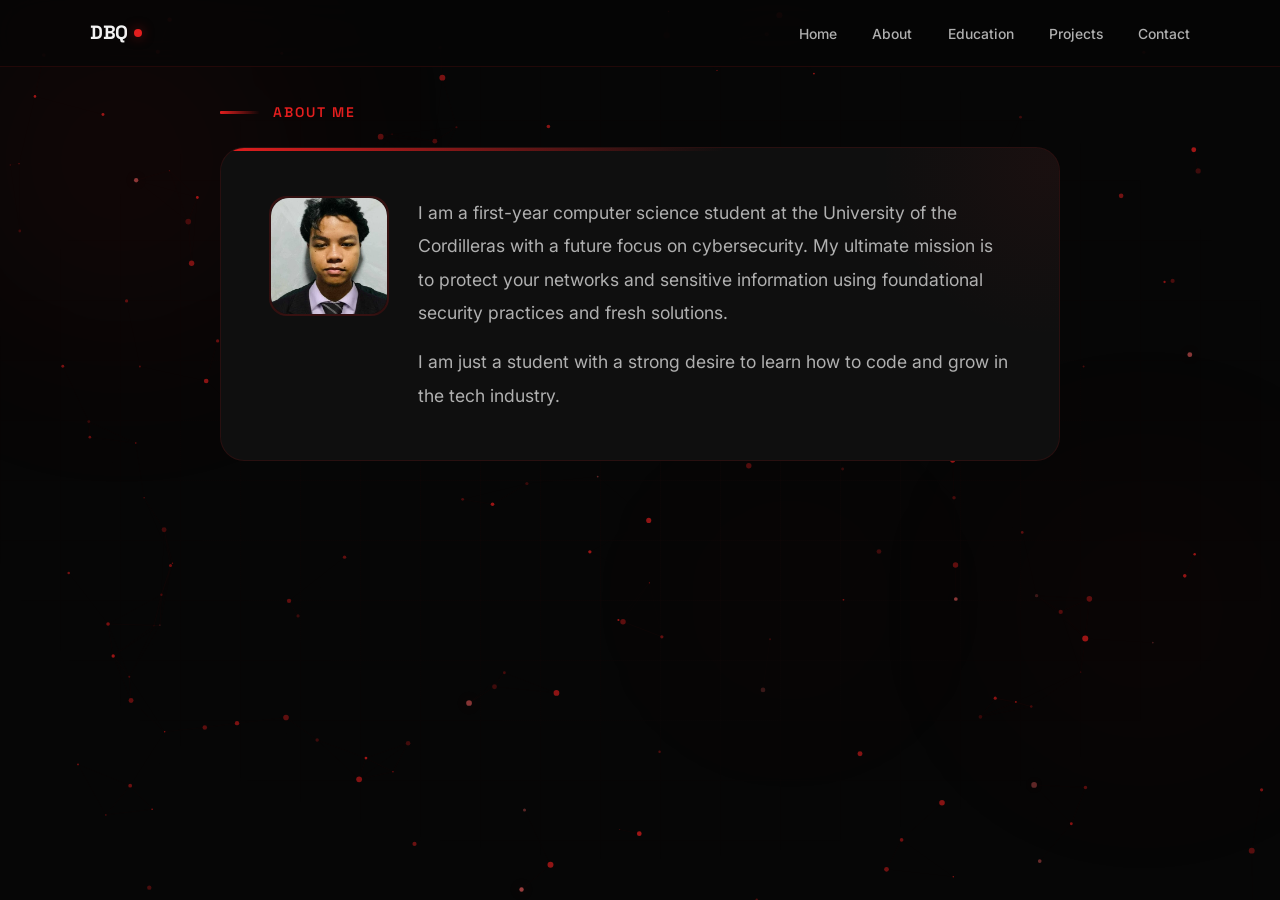
==== about.html @ cf5004a8 "Add files via upload" ====
<!DOCTYPE html>
<html lang="en">
<head>
    <meta charset="UTF-8">
    <meta name="viewport" content="width=device-width, initial-scale=1.0">
    <title>About — Dhustine Brent M. Quiambao</title>
    <link rel="preconnect" href="https://fonts.googleapis.com">
    <link rel="preconnect" href="https://fonts.gstatic.com" crossorigin>
    <link href="https://fonts.googleapis.com/css2?family=Space+Grotesk:wght@400;500;600;700&family=Inter:wght@300;400;500;600&display=swap" rel="stylesheet">
    <link rel="stylesheet" href="styles.css">
</head>
<body>

<div class="orb orb-1"></div>
<div class="orb orb-2"></div>
<div class="orb orb-3"></div>
<canvas id="particles"></canvas>

<nav id="navbar">
    <div class="nav-inner">
        <a href="index.html" class="nav-logo">DBQ<span class="logo-dot"></span></a>
        <div class="nav-overlay" id="navOverlay"></div>
        <ul class="nav-links" id="navLinks">
            <li><a href="index.html">Home</a></li>
            <li><a href="about.html" class="active">About</a></li>
            <li><a href="index.html#education">Education</a></li>
            <li><a href="index.html#projects">Projects</a></li>
            <li><a href="index.html#contact">Contact</a></li>
        </ul>
        <button class="nav-toggle" id="navToggle" aria-label="Toggle menu">&#9776;</button>
    </div>
</nav>

<div class="slide-page" id="page-about">
<section id="about">
    <div class="section-label reveal">About Me</div>
    <div class="about-card reveal">
        <div class="about-inner">
            <div class="about-photo">
                <img src="[data-uri]" alt="Dhustine Brent M. Quiambao">
            </div>
            <div class="about-text">
                <p>I am a first-year computer science student at the University of the Cordilleras with a future focus on cybersecurity. My ultimate mission is to protect your networks and sensitive information using foundational security practices and fresh solutions.</p>
                <p>I am just a student with a strong desire to learn how to code and grow in the tech industry.</p>
            </div>
        </div>
    </div>
</section>

</section>


    <script src="main.js"></script>
</body>
</html>
---- styles.css ----
:root {
            --bg-deep: #060606;
            --bg-surface: #0c0c0c;
            --bg-elevated: #141414;
            --bg-card: #0f0f0f;
            --ink: #f2f2f2;
            --ink-muted: #b0b0b0;
            --ink-dim: #555555;
            --accent: #e31e1e;
            --accent-bright: #ff3a3a;
            --accent-glow: rgba(227, 30, 30, 0.5);
            --accent-weak: rgba(227, 30, 30, 0.07);
            --line: rgba(227, 30, 30, 0.12);
            --line-hover: rgba(227, 30, 30, 0.4);
            --radius: 24px;
            --radius-sm: 18px;
            --shadow: 0 10px 40px rgba(0,0,0,0.55);
            --step--1: clamp(0.78rem, 0.75rem + 0.15vw, 0.9rem);
            --step-0: clamp(0.92rem, 0.86rem + 0.3vw, 1.15rem);
            --step-1: clamp(1.2rem, 1.05rem + 0.75vw, 1.8rem);
            --step-2: clamp(1.65rem, 1.35rem + 1.5vw, 2.9rem);
            --step-3: clamp(2.4rem, 1.8rem + 3vw, 5rem);
            --space: clamp(1.3rem, 0.9rem + 2vw, 2.8rem);
        }

        * { margin: 0; padding: 0; box-sizing: border-box; }
        html { scroll-behavior: smooth; }

        body {
            font-family: 'Inter', 'Hiragino Sans', 'Yu Gothic', 'Noto Sans JP', sans-serif;
            background: var(--bg-deep);
            color: var(--ink);
            line-height: 1.75;
            font-size: var(--step-0);
            overflow-x: hidden;
            
        }

        
        
            50% { transform: translate(-50%, -50%) scale(1.12); }
        }
        
        

        
        

        @media (pointer: coarse) {
            body { cursor: auto; }
            .cursor-main, 
        }

        .memoji-wrap {
            position: fixed;
            left: -30px;
            bottom: -60px;
            width: 480px;
            height: 620px;
            z-index: 90;
            pointer-events: none;
            animation: memoji-breathe 4s ease-in-out infinite;
            perspective: 1000px;
            transform-style: preserve-3d;
        }
        @keyframes memoji-breathe {
            0%, 100% { transform: translateY(0); }
            50% { transform: translateY(-10px); }
        }

        .memoji-aura {
            position: absolute;
            bottom: 280px;
            left: 55%;
            transform: translateX(-50%) translateZ(-80px);
            width: 420px;
            height: 420px;
            border-radius: 50%;
            background: radial-gradient(circle, rgba(200,60,180,0.25) 0%, rgba(227,30,30,0.15) 35%, transparent 60%);
            filter: blur(60px);
            animation: aura-pulse 3s ease-in-out infinite;
        }
        .memoji-aura-2 {
            position: absolute;
            bottom: 260px;
            left: 55%;
            transform: translateX(-50%) translateZ(-40px);
            width: 340px;
            height: 340px;
            border-radius: 50%;
            background: radial-gradient(circle, rgba(255,50,50,0.12) 0%, transparent 55%);
            filter: blur(40px);
            animation: aura-pulse-2 4s ease-in-out infinite;
        }
        @keyframes aura-pulse {
            0%, 100% { opacity: 0.75; transform: translateX(-50%) translateZ(-80px) scale(1); }
            50% { opacity: 1; transform: translateX(-50%) translateZ(-80px) scale(1.2); }
        }
        @keyframes aura-pulse-2 {
            0%, 100% { opacity: 0.6; transform: translateX(-50%) translateZ(-40px) scale(1); }
            50% { opacity: 0.9; transform: translateX(-50%) translateZ(-40px) scale(1.3); }
        }

        .memoji-orbiter {
            position: absolute;
            border-radius: 50%;
            pointer-events: none;
            z-index: 5;
        }
        .memoji-orbiter-1 {
            width: 14px; height: 14px;
            background: radial-gradient(circle, #ff5a5a, var(--accent));
            box-shadow: 0 0 20px var(--accent-glow);
            bottom: 420px; left: 20%;
            animation: orbit-1 8s linear infinite;
        }
        .memoji-orbiter-2 {
            width: 8px; height: 8px;
            background: radial-gradient(circle, #ff8080, #ff3a3a);
            box-shadow: 0 0 15px rgba(255,58,58,0.5);
            bottom: 350px; left: 75%;
            animation: orbit-2 10s linear infinite;
        }
        .memoji-orbiter-3 {
            width: 10px; height: 10px;
            background: radial-gradient(circle, #ff9999, #ff5555);
            box-shadow: 0 0 18px rgba(255,85,85,0.4);
            bottom: 500px; left: 65%;
            animation: orbit-3 7s linear infinite;
        }
        @keyframes orbit-1 {
            0% { transform: rotate(0deg) translateX(90px) rotate(0deg); }
            100% { transform: rotate(360deg) translateX(90px) rotate(-360deg); }
        }
        @keyframes orbit-2 {
            0% { transform: rotate(120deg) translateX(70px) rotate(-120deg); }
            100% { transform: rotate(480deg) translateX(70px) rotate(-480deg); }
        }
        @keyframes orbit-3 {
            0% { transform: rotate(240deg) translateX(110px) rotate(-240deg); }
            100% { transform: rotate(600deg) translateX(110px) rotate(-600deg); }
        }

        .memoji-shirt {
            position: absolute;
            bottom: 0;
            left: 55%;
            transform: translateX(-50%) translateZ(-20px);
            width: 360px;
            height: 300px;
            background: linear-gradient(180deg, #2a2a2a 0%, #1a1a1a 30%, #0e0e0e 100%);
            border-radius: 170px 170px 75px 75px;
            border: 1px solid rgba(255,255,255,0.04);
            box-shadow:
                0 30px 80px rgba(0,0,0,0.75),
                inset 0 6px 18px rgba(255,255,255,0.03),
                0 0 50px rgba(227,30,30,0.05);
            transform-style: preserve-3d;
            overflow: hidden;
        }
        .memoji-shirt::before {
            content: '';
            position: absolute;
            top: 0;
            left: 50%;
            transform: translateX(-50%);
            width: 140px;
            height: 80px;
            background: radial-gradient(ellipse, rgba(200,60,180,0.1) 0%, transparent 70%);
            filter: blur(30px);
        }
        .memoji-shirt::after {
            content: '';
            position: absolute;
            top: 0; left: 10%; right: 10%;
            height: 55%;
            background: linear-gradient(180deg, rgba(255,255,255,0.035), transparent);
            border-radius: 170px 170px 0 0;
            pointer-events: none;
        }
        .memoji-shirt-collar {
            position: absolute;
            bottom: 260px;
            left: 55%;
            transform: translateX(-50%) translateZ(15px);
            width: 130px;
            height: 50px;
            background: linear-gradient(180deg, #1f1f1f, #151515);
            border-radius: 0 0 65px 65px;
            border: 1px solid rgba(255,255,255,0.03);
            box-shadow: 0 8px 25px rgba(0,0,0,0.3);
            z-index: 4;
        }
        .memoji-shirt-collar::before {
            content: '';
            position: absolute;
            top: 0; left: 50%;
            transform: translateX(-50%);
            width: 2px; height: 70%;
            background: rgba(255,255,255,0.04);
        }

        .memoji-neck {
            position: absolute;
            bottom: 265px;
            left: 55%;
            transform: translateX(-50%) translateZ(10px);
            width: 100px;
            height: 70px;
            background: linear-gradient(180deg, #c89878, #b08060, #a07050);
            border-radius: 28px;
            border: 1px solid rgba(0,0,0,0.04);
            z-index: 5;
            box-shadow:
                0 8px 25px rgba(0,0,0,0.2),
                inset 0 4px 10px rgba(255,255,255,0.04);
        }
        .memoji-neck::after {
            content: '';
            position: absolute;
            top: 0; left: 0; right: 0;
            height: 18px;
            background: linear-gradient(180deg, rgba(0,0,0,0.12), transparent);
            border-radius: 28px 28px 0 0;
        }
        .memoji-collar {
            position: absolute;
            bottom: 310px;
            left: 55%;
            transform: translateX(-50%) translateZ(25px);
            width: 125px;
            height: 12px;
            background: linear-gradient(90deg, transparent, rgba(0,0,0,0.3), transparent);
            border-radius: 6px;
            z-index: 6;
        }

        .memoji-head-wrap {
            position: absolute;
            bottom: 330px;
            left: 55%;
            width: 270px;
            height: 310px;
            transform: translateX(-50%);
            transform-style: preserve-3d;
            perspective: 800px;
            z-index: 10;
        }

        .memoji-head {
            position: absolute;
            inset: 0;
            background: linear-gradient(145deg, #e0b898 0%, #d0a080 20%, #c09070 50%, #b08060 80%, #a07050 100%);
            border-radius: 125px 125px 115px 115px;
            border: 1.5px solid rgba(255,255,255,0.05);
            box-shadow:
                0 18px 50px rgba(0,0,0,0.4),
                inset 0 -10px 25px rgba(0,0,0,0.12),
                inset 0 10px 20px rgba(255,255,255,0.08),
                0 0 30px rgba(227,30,30,0.06);
            transform-style: preserve-3d;
            transition: transform 0.08s ease-out;
            overflow: visible;
        }
        .memoji-head::after {
            content: '';
            position: absolute;
            top: 40px;
            left: 20%;
            width: 40%;
            height: 22%;
            background: radial-gradient(ellipse, rgba(255,255,255,0.14) 0%, transparent 70%);
            border-radius: 50%;
            filter: blur(10px);
            pointer-events: none;
            z-index: 30;
        }
        .memoji-head::before {
            content: '';
            position: absolute;
            bottom: 30px;
            right: 15%;
            width: 30%;
            height: 25%;
            background: radial-gradient(ellipse, rgba(0,0,0,0.06) 0%, transparent 70%);
            border-radius: 50%;
            filter: blur(12px);
            pointer-events: none;
            z-index: 30;
        }

        .memoji-cap-dome {
            position: absolute;
            top: -5px;
            left: 50%;
            transform: translateX(-50%) translateZ(35px);
            width: 290px;
            height: 135px;
            background: linear-gradient(180deg, #a82020 0%, #881818 30%, #681010 60%, #4a0a0a 100%);
            border-radius: 145px 145px 0 0;
            border: 1.5px solid rgba(255,80,80,0.12);
            box-shadow:
                0 14px 35px rgba(0,0,0,0.35),
                inset 0 8px 20px rgba(255,100,100,0.18),
                inset 0 -5px 10px rgba(0,0,0,0.18),
                0 0 25px rgba(227,30,30,0.12);
            z-index: 25;
            transform-style: preserve-3d;
        }
        .memoji-cap-dome::before {
            content: '';
            position: absolute;
            top: 22px;
            left: 8%;
            right: 8%;
            height: 65px;
            background: linear-gradient(180deg, rgba(255,130,130,0.2), transparent);
            border-radius: 50%;
            filter: blur(10px);
        }
        .memoji-cap-dome::after {
            content: '';
            position: absolute;
            top: 35px;
            right: 0;
            width: 22px;
            height: 75px;
            background: linear-gradient(90deg, transparent, rgba(0,0,0,0.18));
            border-radius: 0 145px 0 0;
        }
        .memoji-cap-seam-left,
        .memoji-cap-seam-right {
            position: absolute;
            top: 0;
            width: 2px;
            height: 100px;
            background: linear-gradient(180deg, rgba(0,0,0,0.12), transparent);
            z-index: 26;
        }
        .memoji-cap-seam-left {
            left: 35%;
            transform: rotate(-8deg);
        }
        .memoji-cap-seam-right {
            right: 35%;
            transform: rotate(8deg);
        }

        .memoji-cap-visor {
            position: absolute;
            top: 110px;
            left: 50%;
            transform: translateX(-50%) translateZ(45px);
            width: 310px;
            height: 48px;
            background: linear-gradient(180deg, #902020 0%, #701818 50%, #501010 100%);
            border-radius: 0 0 155px 155px;
            border: 1.5px solid rgba(255,80,80,0.1);
            box-shadow:
                0 16px 35px rgba(0,0,0,0.4),
                inset 0 -6px 12px rgba(0,0,0,0.12),
                0 5px 15px rgba(0,0,0,0.12),
                0 0 18px rgba(227,30,30,0.1);
            z-index: 26;
            transform-style: preserve-3d;
        }
        .memoji-cap-visor::after {
            content: '';
            position: absolute;
            top: 5px;
            left: 8%;
            right: 8%;
            height: 15px;
            background: linear-gradient(90deg, transparent, rgba(255,100,100,0.15), transparent);
            border-radius: 0 0 50% 50%;
        }

        .memoji-ear {
            position: absolute;
            top: 125px;
            width: 44px;
            height: 62px;
            background: linear-gradient(145deg, #d0a080, #c09070);
            border-radius: 50%;
            border: 1px solid rgba(0,0,0,0.04);
            box-shadow: 0 6px 18px rgba(0,0,0,0.18);
            z-index: 35;
            transform-style: preserve-3d;
        }
        .memoji-ear.left {
            left: -18px;
            transform: rotate(-12deg) translateZ(15px);
        }
        .memoji-ear.right {
            right: -18px;
            transform: rotate(12deg) translateZ(15px);
        }
        .memoji-ear-inner {
            position: absolute;
            top: 50%;
            left: 50%;
            transform: translate(-50%, -50%);
            width: 22px;
            height: 40px;
            background: rgba(0,0,0,0.06);
            border-radius: 50%;
            box-shadow: inset 0 2px 6px rgba(0,0,0,0.08);
        }

        .memoji-face {
            position: absolute;
            top: 100px;
            left: 50%;
            transform: translateX(-50%) translateZ(20px);
            width: 210px;
            height: 185px;
            transform-style: preserve-3d;
        }

        .memoji-brow {
            position: absolute;
            top: 0;
            width: 60px;
            height: 18px;
            background: linear-gradient(180deg, #333, #1a1a1a);
            border-radius: 16px;
            z-index: 14;
            box-shadow: 0 4px 8px rgba(0,0,0,0.15);
            transform-style: preserve-3d;
        }
        .memoji-brow.left { left: 20px; transform: rotate(-8deg) translateZ(5px); }
        .memoji-brow.right { right: 20px; transform: rotate(8deg) translateZ(5px); }

        .memoji-eye {
            position: absolute;
            top: 28px;
            width: 56px;
            height: 44px;
            background: linear-gradient(180deg, #fff 0%, #e8e8e8 100%);
            border-radius: 50%;
            overflow: hidden;
            box-shadow:
                0 5px 12px rgba(0,0,0,0.12),
                inset 0 -2px 4px rgba(0,0,0,0.05),
                0 0 0 1px rgba(0,0,0,0.03);
            z-index: 12;
            transform-style: preserve-3d;
        }
        .memoji-eye.left { left: 26px; transform: translateZ(8px); }
        .memoji-eye.right { right: 26px; transform: translateZ(8px); }

        .memoji-pupil {
            position: absolute;
            top: 50%;
            left: 50%;
            width: 24px;
            height: 24px;
            background: radial-gradient(circle at 35% 35%, #666 0%, #111 60%, #000 100%);
            border-radius: 50%;
            transform: translate(-50%, -50%);
            transition: transform 0.05s ease-out;
            box-shadow: 0 2px 6px rgba(0,0,0,0.2);
        }
        .memoji-pupil::after {
            content: '';
            position: absolute;
            top: 5px;
            left: 5px;
            width: 9px;
            height: 9px;
            background: rgba(255,255,255,0.95);
            border-radius: 50%;
            box-shadow: 0 0 4px rgba(255,255,255,0.3);
        }
        .memoji-pupil::before {
            content: '';
            position: absolute;
            bottom: 4px;
            right: 4px;
            width: 4px;
            height: 4px;
            background: rgba(255,255,255,0.4);
            border-radius: 50%;
        }

        .memoji-eye-lid {
            position: absolute;
            top: 0;
            left: 0;
            right: 0;
            height: 0;
            background: linear-gradient(180deg, #d0a080, #c09070);
            z-index: 15;
            animation: memoji-blink 4s infinite;
        }
        @keyframes memoji-blink {
            0%, 44%, 56%, 100% { height: 0; }
            50% { height: 100%; }
        }

        .memoji-nose {
            position: absolute;
            top: 85px;
            left: 50%;
            transform: translateX(-50%) translateZ(12px);
            width: 18px;
            height: 12px;
            background: rgba(0,0,0,0.06);
            border-radius: 50%;
            z-index: 12;
            box-shadow: 0 2px 6px rgba(0,0,0,0.06);
        }

        .memoji-mouth {
            position: absolute;
            bottom: 2px;
            left: 50%;
            transform: translateX(-50%) translateZ(10px);
            width: 88px;
            height: 42px;
            background: linear-gradient(180deg, #fff 0%, #e8e8e8 100%);
            border-radius: 12px 12px 38px 38px;
            border: 1px solid rgba(0,0,0,0.04);
            box-shadow: 0 6px 15px rgba(0,0,0,0.1);
            z-index: 12;
            overflow: hidden;
            transform-style: preserve-3d;
        }
        .memoji-mouth::before {
            content: '';
            position: absolute;
            top: 18px;
            left: 0;
            right: 0;
            height: 2px;
            background: rgba(0,0,0,0.06);
        }
        .memoji-mouth::after {
            content: '';
            position: absolute;
            top: 0;
            left: 50%;
            transform: translateX(-50%);
            width: 2px;
            height: 22px;
            background: rgba(0,0,0,0.03);
        }
        .memoji-mouth-teeth-1,
        .memoji-mouth-teeth-2 {
            position: absolute;
            top: 0;
            width: 2px;
            height: 20px;
            background: rgba(0,0,0,0.03);
        }
        .memoji-mouth-teeth-1 { left: 33%; }
        .memoji-mouth-teeth-2 { right: 33%; }

        .memoji-cheek {
            position: absolute;
            top: 100px;
            width: 36px;
            height: 20px;
            background: rgba(255,120,100,0.1);
            border-radius: 50%;
            filter: blur(10px);
            z-index: 11;
        }
        .memoji-cheek.left { left: 6px; }
        .memoji-cheek.right { right: 6px; }

        .memoji-shadow {
            position: absolute;
            bottom: -10px;
            left: 55%;
            transform: translateX(-50%) translateZ(-60px);
            width: 300px;
            height: 45px;
            background: radial-gradient(ellipse, rgba(0,0,0,0.5) 0%, transparent 70%);
            border-radius: 50%;
            animation: memoji-shadow-breathe 4s ease-in-out infinite;
        }
        @keyframes memoji-shadow-breathe {
            0%, 100% { transform: translateX(-50%) translateZ(-60px) scale(1); opacity: 0.5; }
            50% { transform: translateX(-50%) translateZ(-60px) scale(0.85); opacity: 0.35; }
        }

        @media (max-width: 1400px) {
            .memoji-wrap {
                width: 400px;
                height: 500px;
                left: -50px;
            }
            .memoji-head-wrap { width: 235px; height: 265px; bottom: 275px; }
            .memoji-head { border-radius: 108px 108px 98px 98px; }
            .memoji-cap-dome { width: 252px; height: 118px; border-radius: 126px 126px 0 0; top: -3px; }
            .memoji-cap-visor { width: 272px; height: 42px; border-radius: 0 0 136px 136px; top: 96px; }
            .memoji-shirt { width: 310px; height: 245px; border-radius: 155px 155px 60px 60px; bottom: 0; }
            .memoji-shirt-collar { width: 115px; height: 42px; bottom: 220px; border-radius: 0 0 58px 58px; }
            .memoji-neck { width: 88px; height: 58px; bottom: 235px; }
            .memoji-collar { width: 110px; bottom: 280px; }
            .memoji-face { width: 180px; height: 155px; top: 88px; }
            .memoji-eye { width: 48px; height: 38px; top: 24px; }
            .memoji-pupil { width: 20px; height: 20px; }
            .memoji-brow { width: 52px; height: 15px; top: 0; }
            .memoji-nose { width: 15px; height: 10px; top: 72px; }
            .memoji-mouth { width: 74px; height: 36px; bottom: 2px; border-radius: 10px 10px 32px 32px; }
            .memoji-ear { width: 38px; height: 52px; top: 105px; }
            .memoji-ear.left { left: -16px; }
            .memoji-ear.right { right: -16px; }
            .memoji-cheek { width: 30px; height: 16px; top: 84px; }
            .memoji-aura { width: 360px; height: 360px; bottom: 230px; }
            .memoji-aura-2 { width: 290px; height: 290px; bottom: 220px; }
            .memoji-shadow { width: 250px; height: 36px; }
        }

        @media (max-width: 1100px) {
            .memoji-wrap {
                width: 320px;
                height: 400px;
                left: -60px;
            }
            .memoji-head-wrap { width: 190px; height: 215px; bottom: 225px; }
            .memoji-head { border-radius: 88px 88px 78px 78px; }
            .memoji-cap-dome { width: 204px; height: 95px; border-radius: 102px 102px 0 0; top: -2px; }
            .memoji-cap-visor { width: 220px; height: 34px; border-radius: 0 0 110px 110px; top: 78px; }
            .memoji-shirt { width: 260px; height: 195px; border-radius: 125px 125px 48px 48px; }
            .memoji-shirt-collar { width: 95px; height: 36px; bottom: 175px; border-radius: 0 0 48px 48px; }
            .memoji-neck { width: 70px; height: 48px; bottom: 190px; }
            .memoji-collar { width: 90px; bottom: 230px; }
            .memoji-face { width: 145px; height: 125px; top: 72px; }
            .memoji-eye { width: 40px; height: 32px; top: 20px; }
            .memoji-pupil { width: 16px; height: 16px; }
            .memoji-pupil::after { width: 7px; height: 7px; top: 4px; left: 4px; }
            .memoji-brow { width: 42px; height: 12px; top: -2px; }
            .memoji-nose { width: 12px; height: 8px; top: 58px; }
            .memoji-mouth { width: 60px; height: 28px; bottom: 2px; border-radius: 8px 8px 26px 26px; }
            .memoji-ear { width: 32px; height: 42px; top: 85px; }
            .memoji-ear.left { left: -14px; }
            .memoji-ear.right { right: -14px; }
            .memoji-cheek { width: 24px; height: 13px; top: 66px; }
            .memoji-aura { width: 280px; height: 280px; bottom: 185px; }
            .memoji-aura-2 { width: 230px; height: 230px; bottom: 175px; }
            .memoji-shadow { width: 200px; height: 28px; }
        }

        @media (max-width: 850px) {
            .memoji-wrap { display: none; }
        }

        #particles {
            position: fixed;
            inset: 0;
            z-index: -1;
            pointer-events: none;
        }

        .orb {
            position: fixed;
            border-radius: 50%;
            filter: blur(100px);
            pointer-events: none;
            z-index: -2;
            opacity: 0.5;
        }
        .orb-1 {
            width: 500px; height: 500px;
            background: radial-gradient(circle, rgba(227,30,30,0.18) 0%, transparent 70%);
            top: -10%; left: -10%;
            animation: float-orb-1 12s ease-in-out infinite;
        }
        .orb-2 {
            width: 400px; height: 400px;
            background: radial-gradient(circle, rgba(180,20,20,0.12) 0%, transparent 70%);
            bottom: 10%; right: -5%;
            animation: float-orb-2 14s ease-in-out infinite;
        }
        .orb-3 {
            width: 300px; height: 300px;
            background: radial-gradient(circle, rgba(227,30,30,0.08) 0%, transparent 70%);
            top: 50%; left: 50%;
            animation: float-orb-3 16s ease-in-out infinite;
        }
        @keyframes float-orb-1 {
            0%, 100% { transform: translate(0, 0) scale(1); }
            33% { transform: translate(40px, 30px) scale(1.1); }
            66% { transform: translate(-20px, 50px) scale(0.95); }
        }
        @keyframes float-orb-2 {
            0%, 100% { transform: translate(0, 0) scale(1); }
            33% { transform: translate(-50px, -30px) scale(1.08); }
            66% { transform: translate(30px, -50px) scale(0.92); }
        }
        @keyframes float-orb-3 {
            0%, 100% { transform: translate(-50%, -50%) scale(1); }
            33% { transform: translate(-40%, -60%) scale(1.12); }
            66% { transform: translate(-60%, -40%) scale(0.9); }
        }

        body::after {
            content: '';
            position: fixed;
            inset: 0;
            background-image:
                linear-gradient(rgba(227,30,30,0.02) 1px, transparent 1px),
                linear-gradient(90deg, rgba(227,30,30,0.02) 1px, transparent 1px);
            background-size: 60px 60px;
            z-index: -1;
            pointer-events: none;
            mask-image: radial-gradient(ellipse 80% 70% at 50% 50%, black 20%, transparent 70%);
            -webkit-mask-image: radial-gradient(ellipse 80% 70% at 50% 50%, black 20%, transparent 70%);
        }

        nav {
            position: fixed;
            top: 0; left: 0; right: 0;
            z-index: 100;
            padding: 1rem var(--space);
            background: rgba(6,6,6,0.7);
            backdrop-filter: blur(24px) saturate(1.3);
            -webkit-backdrop-filter: blur(24px) saturate(1.3);
            border-bottom: 1px solid var(--line);
            transition: all 0.35s ease;
        }
        nav.scrolled {
            padding: 0.65rem var(--space);
            background: rgba(6,6,6,0.92);
            border-bottom-color: var(--line-hover);
        }
        .nav-inner {
            max-width: 1100px;
            margin: 0 auto;
            display: flex;
            justify-content: space-between;
            align-items: center;
        }
        .nav-logo {
            font-family: 'Space Grotesk', sans-serif;
            font-weight: 700;
            font-size: 1.2rem;
            color: var(--ink);
            text-decoration: none;
            letter-spacing: -0.02em;
            display: flex;
            align-items: center;
            gap: 0.4rem;
        }
        .nav-logo .logo-dot {
            width: 8px; height: 8px;
            border-radius: 50%;
            background: var(--accent);
            box-shadow: 0 0 12px var(--accent-glow);
            animation: pulse-dot 2s infinite;
        }
        @keyframes pulse-dot {
            0%, 100% { transform: scale(1); opacity: 1; }
            50% { transform: scale(1.4); opacity: 0.6; }
        }
        .nav-links {
            display: flex;
            gap: 2.2rem;
            list-style: none;
        }
        .nav-links a {
            color: var(--ink-muted);
            text-decoration: none;
            font-size: var(--step--1);
            font-weight: 500;
            transition: color 0.3s ease;
            position: relative;
            padding: 0.3rem 0;
        }
        .nav-links a::after {
            content: '';
            position: absolute;
            bottom: -2px;
            left: 0;
            width: 0;
            height: 2px;
            background: var(--accent);
            border-radius: 1px;
            transition: width 0.35s cubic-bezier(0.4, 0, 0.2, 1);
            box-shadow: 0 0 8px var(--accent-glow);
        }
        .nav-links a:hover, .nav-links a.active {
            color: var(--ink);
        }
        .nav-links a:hover::after, .nav-links a.active::after {
            width: 100%;
        }
        .nav-toggle {
            display: none;
            background: none;
            border: none;
            color: var(--ink);
            font-size: 1.5rem;
            
            padding: 0.3rem;
            transition: transform 0.3s ease;
        }
        .nav-toggle:hover { transform: scale(1.1); }

        @media (max-width: 700px) {
            .nav-links {
                position: fixed;
                top: 0; right: -100%;
                width: 75%;
                max-width: 300px;
                height: 100vh;
                background: rgba(8,8,8,0.98);
                backdrop-filter: blur(20px);
                flex-direction: column;
                padding: 5rem 2rem 2rem;
                gap: 1.5rem;
                transition: right 0.4s cubic-bezier(0.4, 0, 0.2, 1);
                border-left: 1px solid var(--line);
                z-index: 99;
            }
            .nav-links.open { right: 0; }
            .nav-toggle { display: block; z-index: 101; }
            .nav-overlay {
                position: fixed;
                inset: 0;
                background: rgba(0,0,0,0.7);
                opacity: 0;
                pointer-events: none;
                transition: opacity 0.3s ease;
                z-index: 98;
            }
            .nav-overlay.open { opacity: 1; pointer-events: all; }
        }

        section {
            padding: calc(var(--space) * 2.5) var(--space);
            max-width: 920px;
            margin: 0 auto;
            position: relative;
            transition: transform 0.6s cubic-bezier(0.4, 0, 0.2, 1);
        }
        body.scrolled-past-hero section {
            transform: translateX(105px);
        }
        @media (max-width: 1400px) {
            body.scrolled-past-hero section {
                transform: translateX(80px);
            }
        }
        @media (max-width: 1100px) {
            body.scrolled-past-hero section {
                transform: translateX(55px);
            }
        }
        @media (max-width: 850px) {
            body.scrolled-past-hero section {
                transform: translateX(0);
            }
        }

        .section-label {
            font-family: 'Space Grotesk', sans-serif;
            font-size: var(--step--1);
            font-weight: 600;
            color: var(--accent);
            text-transform: uppercase;
            letter-spacing: 0.14em;
            margin-bottom: 1.4rem;
            display: flex;
            align-items: center;
            gap: 0.8rem;
        }
        .section-label::before {
            content: '';
            display: inline-block;
            width: 40px;
            height: 2.5px;
            background: linear-gradient(90deg, var(--accent), transparent);
            border-radius: 1px;
            animation: line-grow 1s cubic-bezier(0.4, 0, 0.2, 1) forwards;
            transform-origin: left;
            transform: scaleX(0);
        }
        .section-label.visible::before {
            transform: scaleX(1);
        }
        @keyframes line-grow {
            to { transform: scaleX(1); }
        }

        .hero {
            min-height: 100vh;
            display: flex;
            align-items: center;
            justify-content: center;
            text-align: center;
            position: relative;
            padding-top: 5rem;
            padding-bottom: 4rem;
        }
        .hero-content {
            display: flex;
            flex-direction: column;
            align-items: center;
            gap: 1.2rem;
        }
        .hero-avatar-wrap {
            position: relative;
            margin-bottom: 0.5rem;
        }
        .hero-avatar {
            width: 160px;
            height: 160px;
            border-radius: 50%;
            background: linear-gradient(145deg, var(--accent) 0%, #6b1010 100%);
            display: flex;
            align-items: center;
            justify-content: center;
            font-family: 'Space Grotesk', sans-serif;
            font-size: 2.8rem;
            font-weight: 700;
            color: white;
            border: 3px solid rgba(227,30,30,0.3);
            box-shadow: 0 0 0 5px rgba(227,30,30,0.05), 0 0 60px var(--accent-glow);
            position: relative;
            overflow: hidden;
            animation: avatar-float 4s ease-in-out infinite;
        }
        .hero-avatar img {
            width: 100%; height: 100%;
            border-radius: 50%;
            object-fit: cover;
            display: block;
            position: relative;
            z-index: 1;
        }
        @keyframes avatar-float {
            0%, 100% { transform: translateY(0); }
            50% { transform: translateY(-10px); }
        }
        .hero-avatar-ring {
            position: absolute;
            inset: -12px;
            border-radius: 50%;
            border: 1.5px solid transparent;
            background: linear-gradient(135deg, var(--accent), transparent 60%) border-box;
            -webkit-mask: linear-gradient(#fff 0 0) padding-box, linear-gradient(#fff 0 0);
            mask: linear-gradient(#fff 0 0) padding-box, linear-gradient(#fff 0 0);
            -webkit-mask-composite: xor;
            mask-composite: exclude;
            animation: ring-rotate 8s linear infinite;
        }
        @keyframes ring-rotate {
            to { transform: rotate(360deg); }
        }
        .hero h1 {
            font-family: 'Space Grotesk', sans-serif;
            font-size: var(--step-3);
            font-weight: 700;
            letter-spacing: -0.03em;
            line-height: 1.08;
            animation: fade-up 0.8s 0.2s cubic-bezier(0.4, 0, 0.2, 1) both;
        }
        .hero h1 .accent {
            color: var(--accent);
            text-shadow: 0 0 40px rgba(227,30,30,0.3);
        }
        .hero-tagline {
            font-family: 'Space Grotesk', sans-serif;
            font-size: var(--step-1);
            font-weight: 500;
            color: var(--ink-muted);
            letter-spacing: 0.02em;
            min-height: 1.5em;
            animation: fade-up 0.8s 0.5s cubic-bezier(0.4, 0, 0.2, 1) both;
        }
        .typing-cursor {
            display: inline-block;
            width: 2.5px;
            height: 1em;
            background: var(--accent);
            margin-left: 3px;
            vertical-align: text-bottom;
            animation: blink 0.8s step-end infinite;
            box-shadow: 0 0 6px var(--accent-glow);
        }
        @keyframes blink {
            50% { opacity: 0; }
        }
        .hero-line {
            width: 70px;
            height: 3px;
            background: linear-gradient(90deg, var(--accent), transparent);
            border-radius: 2px;
            margin: 0.3rem 0;
            animation: fade-up 0.8s 0.7s cubic-bezier(0.4, 0, 0.2, 1) both;
        }
        .hero-desc {
            max-width: 500px;
            color: var(--ink-dim);
            font-size: var(--step-0);
            line-height: 1.85;
            animation: fade-up 0.8s 0.9s cubic-bezier(0.4, 0, 0.2, 1) both;
        }
        .hero-badges {
            display: flex;
            gap: 0.7rem;
            flex-wrap: wrap;
            justify-content: center;
            margin-top: 0.4rem;
            animation: fade-up 0.8s 1.1s cubic-bezier(0.4, 0, 0.2, 1) both;
        }
        .badge {
            padding: 0.45rem 1.1rem;
            border-radius: 100px;
            background: var(--accent-weak);
            border: 1px solid var(--line);
            font-size: var(--step--1);
            font-weight: 500;
            color: var(--accent-bright);
            letter-spacing: 0.02em;
            transition: all 0.3s ease;
        }
        .badge:hover {
            border-color: var(--line-hover);
            box-shadow: 0 0 16px rgba(227,30,30,0.12);
            transform: translateY(-2px);
        }
        @keyframes fade-up {
            from { opacity: 0; transform: translateY(25px); }
            to { opacity: 1; transform: translateY(0); }
        }

        .scroll-hint {
            position: absolute;
            bottom: 2.2rem;
            left: 50%;
            transform: translateX(-50%);
            display: flex;
            flex-direction: column;
            align-items: center;
            gap: 0.4rem;
            color: var(--ink-dim);
            font-size: 0.7rem;
            text-transform: uppercase;
            letter-spacing: 0.12em;
            animation: bounce 2.2s ease-in-out infinite;
        }
        .scroll-hint svg {
            width: 22px;
            height: 22px;
            stroke: var(--accent);
        }
        @keyframes bounce {
            0%, 20%, 50%, 80%, 100% { transform: translateX(-50%) translateY(0); }
            40% { transform: translateX(-50%) translateY(10px); }
            60% { transform: translateX(-50%) translateY(5px); }
        }

        .about-card {
            background: var(--bg-card);
            border: 1px solid var(--line);
            border-radius: var(--radius);
            padding: calc(var(--space) * 1.2);
            position: relative;
            overflow: hidden;
            transition: all 0.4s cubic-bezier(0.4, 0, 0.2, 1);
        }
        .about-card::before {
            content: '';
            position: absolute;
            top: 0; left: 0; right: 0;
            height: 3px;
            background: linear-gradient(90deg, var(--accent), transparent 60%);
        }
        .about-card::after {
            content: '';
            position: absolute;
            top: -50%; right: -20%;
            width: 350px; height: 350px;
            background: radial-gradient(circle, rgba(227,30,30,0.05) 0%, transparent 70%);
            pointer-events: none;
            transition: transform 0.6s ease;
        }
        .about-card:hover {
            border-color: var(--line-hover);
            box-shadow: 0 12px 48px rgba(227,30,30,0.06);
            transform: translateY(-4px);
        }
        .about-card:hover::after {
            transform: scale(1.1);
        }

        .about-inner {
            display: flex;
            gap: 1.8rem;
            align-items: flex-start;
            position: relative;
            z-index: 1;
        }
        @media (max-width: 600px) {
            .about-inner {
                flex-direction: column;
                align-items: center;
                text-align: center;
            }
        }

        .about-photo {
            flex-shrink: 0;
            width: 120px;
            height: 120px;
            border-radius: var(--radius-sm);
            background: linear-gradient(145deg, rgba(227,30,30,0.08), rgba(107,16,16,0.1));
            border: 2px solid var(--line);
            display: flex;
            flex-direction: column;
            align-items: center;
            justify-content: center;
            gap: 0.5rem;
            overflow: hidden;
            transition: all 0.4s ease;
            position: relative;
        }
        .about-photo img {
            width: 100%;
            height: 100%;
            object-fit: cover;
            display: block;
            border-radius: inherit;
        }
        .about-card:hover .about-photo {
            border-color: var(--line-hover);
        }
        .about-photo svg {
            width: 32px;
            height: 32px;
            stroke: var(--accent);
            opacity: 0.4;
        }
        .about-photo span {
            font-size: 0.7rem;
            color: var(--ink-dim);
            text-align: center;
            padding: 0 0.5rem;
        }

        .about-text {
            flex: 1;
            min-width: 0;
        }
        .about-text p {
            color: var(--ink-muted);
            line-height: 1.9;
        }
        .about-text p + p { margin-top: 1rem; }

        .timeline {
            position: relative;
            padding-left: 2.4rem;
        }
        .timeline::before {
            content: '';
            position: absolute;
            left: 8px;
            top: 10px;
            bottom: 10px;
            width: 2px;
            background: linear-gradient(180deg, var(--accent) 0%, rgba(227,30,30,0.08) 80%, transparent 100%);
        }
        .timeline-item {
            position: relative;
            padding-bottom: 2.2rem;
        }
        .timeline-item:last-child { padding-bottom: 0; }
        .timeline-dot {
            position: absolute;
            left: -2.4rem;
            top: 7px;
            width: 18px;
            height: 18px;
            border-radius: 50%;
            background: var(--bg-deep);
            border: 2.5px solid var(--accent);
            box-shadow: 0 0 0 4px rgba(227,30,30,0.08);
            transition: all 0.3s ease;
        }
        .timeline-item:hover .timeline-dot {
            box-shadow: 0 0 0 6px rgba(227,30,30,0.12), 0 0 14px var(--accent-glow);
            transform: scale(1.1);
        }
        .timeline-item.current .timeline-dot {
            background: var(--accent);
            box-shadow: 0 0 0 4px rgba(227,30,30,0.1), 0 0 16px var(--accent-glow);
            animation: pulse-dot 2.2s infinite;
        }
        .timeline-content {
            background: var(--bg-card);
            border: 1px solid var(--line);
            border-radius: var(--radius-sm);
            padding: 1.4rem 1.7rem;
            transition: all 0.4s cubic-bezier(0.4, 0, 0.2, 1);
            position: relative;
            overflow: hidden;
        }
        .timeline-content::before {
            content: '';
            position: absolute;
            left: 0; top: 0; bottom: 0;
            width: 3px;
            background: var(--accent);
            opacity: 0;
            transition: opacity 0.3s ease;
        }
        .timeline-content:hover {
            transform: translateX(8px);
            border-color: var(--line-hover);
            box-shadow: var(--shadow);
        }
        .timeline-content:hover::before { opacity: 1; }
        .timeline-school {
            font-family: 'Space Grotesk', sans-serif;
            font-weight: 600;
            font-size: var(--step-0);
            color: var(--ink);
            margin-bottom: 0.4rem;
            line-height: 1.35;
        }
        .timeline-meta {
            display: flex;
            flex-wrap: wrap;
            gap: 0.7rem;
            align-items: center;
        }
        .timeline-year {
            font-size: var(--step--1);
            color: var(--accent-bright);
            font-weight: 600;
            letter-spacing: 0.02em;
            background: var(--accent-weak);
            padding: 0.2rem 0.75rem;
            border-radius: 6px;
        }
        .timeline-level {
            font-size: var(--step--1);
            color: var(--ink-dim);
        }

        .family-grid {
            display: grid;
            grid-template-columns: repeat(2, 1fr);
            gap: 1.5rem;
        }
        @media (max-width: 640px) {
            .family-grid { grid-template-columns: 1fr; }
        }
        .family-card {
            background: var(--bg-card);
            border: 1px solid var(--line);
            border-radius: var(--radius-sm);
            padding: 2rem;
            text-align: center;
            transition: all 0.45s cubic-bezier(0.4, 0, 0.2, 1);
            position: relative;
            overflow: hidden;
        }
        .family-card::before {
            content: '';
            position: absolute;
            top: 0; left: 50%;
            transform: translateX(-50%);
            width: 35%;
            height: 3px;
            background: linear-gradient(90deg, transparent, var(--accent), transparent);
            opacity: 0.5;
            transition: all 0.4s ease;
        }
        .family-card:hover {
            transform: translateY(-8px);
            box-shadow: 0 16px 48px rgba(227,30,30,0.08);
            border-color: var(--line-hover);
        }
        .family-card:hover::before {
            width: 75%;
            opacity: 1;
        }
        .family-photo-wrap {
            width: 100%;
            aspect-ratio: 4/3;
            border-radius: var(--radius-sm);
            background: linear-gradient(145deg, rgba(227,30,30,0.05), rgba(107,16,16,0.08));
            border: 2px solid var(--line);
            display: flex;
            flex-direction: column;
            align-items: center;
            justify-content: center;
            gap: 0.8rem;
            margin-bottom: 1.5rem;
            position: relative;
            overflow: hidden;
            transition: all 0.4s ease;
        }
        .family-card:hover .family-photo-wrap {
            border-color: var(--line-hover);
            box-shadow: inset 0 0 40px rgba(227,30,30,0.04);
        }
        .family-photo-wrap img {
            position: absolute;
            inset: 0;
            width: 100%;
            height: 100%;
            object-fit: cover;
            border-radius: inherit;
            display: block;
        }
        .family-photo-wrap svg {
            width: 40px;
            height: 40px;
            stroke: var(--accent);
            opacity: 0.4;
        }
        .family-photo-wrap span {
            font-size: var(--step--1);
            color: var(--ink-dim);
        }
        .family-avatar {
            width: 60px;
            height: 60px;
            border-radius: 50%;
            background: linear-gradient(145deg, var(--accent), #6b1010);
            margin: 0 auto 0.8rem;
            display: flex;
            align-items: center;
            justify-content: center;
            font-family: 'Space Grotesk', sans-serif;
            font-size: 1.4rem;
            font-weight: 700;
            color: white;
            box-shadow: 0 0 0 4px rgba(227,30,30,0.08);
            transition: all 0.4s ease;
        }
        .family-card:hover .family-avatar {
            transform: scale(1.08);
            box-shadow: 0 0 20px rgba(227,30,30,0.15);
        }
        .family-name {
            font-family: 'Space Grotesk', sans-serif;
            font-weight: 600;
            font-size: var(--step-1);
            color: var(--ink);
            margin-bottom: 0.2rem;
        }
        .family-role {
            font-size: var(--step-0);
            color: var(--accent-bright);
            font-weight: 500;
        }
        .family-note {
            font-size: var(--step--1);
            color: var(--ink-dim);
            margin-top: 0.7rem;
            line-height: 1.6;
        }

        .coming-soon {
            background: var(--bg-card);
            border: 1.5px dashed var(--line);
            border-radius: var(--radius);
            padding: calc(var(--space) * 2);
            text-align: center;
            position: relative;
            overflow: hidden;
            transition: all 0.4s ease;
        }
        .coming-soon:hover {
            border-color: var(--line-hover);
            box-shadow: 0 12px 40px rgba(227,30,30,0.06);
        }
        .coming-soon::before {
            content: '';
            position: absolute;
            top: -40%;
            left: 50%;
            transform: translateX(-50%);
            width: 250px; height: 250px;
            background: radial-gradient(circle, rgba(227,30,30,0.06) 0%, transparent 70%);
            animation: float-orb-1 10s ease-in-out infinite;
        }
        .coming-soon-icon {
            width: 80px;
            height: 80px;
            margin: 0 auto 1.4rem;
            border-radius: var(--radius-sm);
            background: var(--accent-weak);
            display: flex;
            align-items: center;
            justify-content: center;
            position: relative;
            z-index: 1;
            border: 1px solid var(--line);
            animation: avatar-float 5s ease-in-out infinite;
        }
        .coming-soon-icon svg {
            width: 36px;
            height: 36px;
            stroke: var(--accent);
        }
        .coming-soon h3 {
            font-family: 'Space Grotesk', sans-serif;
            font-size: var(--step-1);
            font-weight: 600;
            color: var(--ink);
            margin-bottom: 0.5rem;
            position: relative;
            z-index: 1;
        }
        .coming-soon p {
            color: var(--ink-dim);
            font-size: var(--step-0);
            max-width: 420px;
            margin: 0 auto;
            position: relative;
            z-index: 1;
        }

        .contact-section { max-width: 1000px; }
        .contact-wrapper {
            display: grid;
            grid-template-columns: 1fr 1fr;
            gap: 1.5rem;
        }
        @media (max-width: 700px) {
            .contact-wrapper { grid-template-columns: 1fr; }
        }
        .contact-card {
            background: var(--bg-card);
            border: 1px solid var(--line);
            border-radius: var(--radius-sm);
            padding: 2rem 1.8rem;
            text-decoration: none;
            color: inherit;
            transition: all 0.45s cubic-bezier(0.4, 0, 0.2, 1);
            position: relative;
            overflow: hidden;
            display: flex;
            flex-direction: column;
            gap: 1rem;
        }
        .contact-card::before {
            content: '';
            position: absolute;
            left: 0; top: 0; bottom: 0;
            width: 3px;
            background: var(--accent);
            opacity: 0;
            transition: opacity 0.3s ease;
        }
        .contact-card::after {
            content: '';
            position: absolute;
            inset: 0;
            background: radial-gradient(circle at var(--mx, 50%) var(--my, 50%), rgba(227,30,30,0.1) 0%, transparent 60%);
            opacity: 0;
            transition: opacity 0.4s ease;
            pointer-events: none;
        }
        .contact-card:hover {
            border-color: var(--line-hover);
            transform: translateY(-6px);
            box-shadow: 0 16px 48px rgba(227,30,30,0.1);
        }
        .contact-card:hover::before { opacity: 1; }
        .contact-card:hover::after { opacity: 1; }
        .contact-card-header {
            display: flex;
            align-items: center;
            gap: 1rem;
        }
        .contact-card-icon {
            width: 56px;
            height: 56px;
            border-radius: 16px;
            background: var(--accent-weak);
            border: 1px solid var(--line);
            display: flex;
            align-items: center;
            justify-content: center;
            flex-shrink: 0;
            transition: all 0.35s ease;
        }
        .contact-card:hover .contact-card-icon {
            background: rgba(227,30,30,0.15);
            transform: scale(1.08) rotate(-4deg);
            box-shadow: 0 0 20px rgba(227,30,30,0.1);
        }
        .contact-card-icon svg {
            width: 24px;
            height: 24px;
            stroke: var(--accent);
            transition: transform 0.35s ease;
        }
        .contact-card:hover .contact-card-icon svg {
            transform: scale(1.1);
        }
        .contact-card-title {
            font-family: 'Space Grotesk', sans-serif;
            font-size: var(--step-1);
            font-weight: 600;
            color: var(--ink);
        }
        .contact-card-body {
            display: flex;
            flex-direction: column;
            gap: 0.4rem;
            padding-left: 0;
        }
        .contact-card-label {
            font-size: var(--step--1);
            color: var(--accent-bright);
            font-weight: 500;
            text-transform: uppercase;
            letter-spacing: 0.08em;
        }
        .contact-card-value {
            font-size: var(--step-0);
            color: var(--ink-muted);
            word-break: break-all;
            font-family: 'Inter', monospace;
            letter-spacing: 0.01em;
            line-height: 1.5;
        }
        .contact-card-arrow {
            position: absolute;
            top: 1.5rem;
            right: 1.5rem;
            width: 32px;
            height: 32px;
            border-radius: 8px;
            background: var(--accent-weak);
            border: 1px solid var(--line);
            display: flex;
            align-items: center;
            justify-content: center;
            opacity: 0;
            transform: translate(-8px, 8px);
            transition: all 0.35s cubic-bezier(0.4, 0, 0.2, 1);
        }
        .contact-card-arrow svg {
            width: 16px;
            height: 16px;
            stroke: var(--accent);
        }
        .contact-card:hover .contact-card-arrow {
            opacity: 1;
            transform: translate(0, 0);
        }
        .contact-card.facebook {
            grid-column: 1 / -1;
            flex-direction: row;
            align-items: center;
            justify-content: center;
            gap: 1.2rem;
            padding: 1.8rem;
        }
        .contact-card.facebook .contact-card-icon {
            width: 64px;
            height: 64px;
            border-radius: 18px;
        }
        .contact-card.facebook .contact-card-icon svg {
            width: 28px;
            height: 28px;
        }
        .contact-card.facebook .contact-card-title {
            font-size: var(--step-1);
        }
        .contact-card.facebook .contact-card-label {
            font-size: var(--step--1);
        }
        @media (max-width: 700px) {
            .contact-card.facebook {
                flex-direction: column;
                gap: 0.8rem;
                padding: 1.5rem;
            }
        }

        footer {
            text-align: center;
            padding: 2.5rem var(--space) 4rem;
            color: var(--ink-dim);
            font-size: var(--step--1);
            border-top: 1px solid var(--line);
            margin-top: 1rem;
            position: relative;
        }
        footer::before {
            content: '';
            position: absolute;
            top: -1px;
            left: 50%;
            transform: translateX(-50%);
            width: 100px;
            height: 1px;
            background: linear-gradient(90deg, transparent, var(--accent), transparent);
        }
        footer span {
            color: var(--accent);
            font-weight: 500;
        }

        .reveal {
            opacity: 0;
            transform: translateY(40px);
            transition: opacity 0.8s cubic-bezier(0.4, 0, 0.2, 1), transform 0.8s cubic-bezier(0.4, 0, 0.2, 1);
        }
        .reveal.visible {
            opacity: 1;
            transform: translateY(0);
        }
        .reveal-delay-1 { transition-delay: 0.12s; }
        .reveal-delay-2 { transition-delay: 0.24s; }
        .reveal-delay-3 { transition-delay: 0.36s; }
        .reveal-delay-4 { transition-delay: 0.48s; }

        @media (prefers-reduced-motion: reduce) {
            html { scroll-behavior: auto; }
            .scroll-hint, .hero-avatar, .hero-avatar-ring, .coming-soon-icon,
            .logo-dot, .timeline-item.current .timeline-dot, .orb, .section-label::before,
            .memoji-wrap, .memoji-aura, .memoji-aura-2, .memoji-breathe, .memoji-blink, .memoji-shadow-breathe,
            .memoji-orbiter, 
            .reveal {
                opacity: 1;
                transform: none;
                transition: none;
            }
            body.scrolled-past-hero section {
                transform: none;
            }
        }

        @media (max-width: 640px) {
            .hero-avatar { width: 135px; height: 135px; font-size: 2.3rem; }
            .hero h1 { font-size: clamp(2rem, 1.5rem + 2.5vw, 3.2rem); }
            .timeline { padding-left: 1.9rem; }
            .timeline-dot { left: -1.9rem; width: 15px; height: 15px; }
            .timeline::before { left: 6px; }
            .hero-badges { gap: 0.5rem; }
            .badge { padding: 0.4rem 0.9rem; }
            .orb-1 { width: 300px; height: 300px; }
            .orb-2 { width: 250px; height: 250px; }
            .orb-3 { width: 200px; height: 200px; }
            .contact-card { padding: 1.6rem 1.4rem; }
        }

        @media print {
            body { background: #fff; color: #000; cursor: auto; }
            nav, .scroll-hint, .nav-overlay, footer, .orb, #particles,
            .cursor-main, .cursor-trail-container, .memoji-wrap {
                display: none !important;
            }
            section { padding: 1.5rem 0; max-width: 100%; }
            .about-card, .timeline-content, .family-card, .coming-soon, .contact-card {
                background: #f5f5f5;
                border: 1px solid #ddd;
                break-inside: avoid;
            }
            .reveal { opacity: 1; transform: none; }
        }
        @page { size: A4; margin: 18mm; }

        /* ===== SLIDE PAGES (display-based, zero click-blocking issues) ===== */
        html, body {
            overflow: hidden;
            height: 100%;
        }
        .slide-page {
            display: none;
            width: 100%;
            min-height: 100vh;
            min-height: 100dvh;
            overflow-y: auto;
            overflow-x: hidden;
        }
        .slide-page.active {
            display: block;
        }
        /* Hero section uses flex, so its parent needs to accommodate */
        .slide-page.active:has(.hero) {
            display: flex;
            flex-direction: column;
        }
        .slide-page::-webkit-scrollbar { display: none; }
        .slide-page { -ms-overflow-style: none; scrollbar-width: none; }

        /* Slide nav - FIXED, always visible, bottom right */
        .slide-nav {
            position: fixed;
            bottom: 3.5rem;
            right: 2.5rem;
            display: flex;
            gap: 1rem;
            z-index: 9999;
            background: rgba(6,6,6,0.75);
            backdrop-filter: blur(16px);
            -webkit-backdrop-filter: blur(16px);
            padding: 0.7rem 1.2rem;
            border-radius: 16px;
            border: 1px solid var(--line);
            box-shadow: 0 10px 40px rgba(0,0,0,0.4);
        }
        .slide-nav-btn {
            background: var(--bg-card);
            border: 1.5px solid var(--line);
            color: var(--ink-muted);
            padding: 0.6rem 1.4rem;
            border-radius: 12px;
            font-family: 'Space Grotesk', sans-serif;
            font-size: var(--step--1);
            font-weight: 600;
            cursor: pointer;
            transition: all 0.35s cubic-bezier(0.4, 0, 0.2, 1);
            display: flex;
            align-items: center;
            gap: 0.5rem;
            letter-spacing: 0.02em;
        }
        .slide-nav-btn:hover:not(:disabled) {
            border-color: var(--line-hover);
            background: var(--accent-weak);
            color: var(--accent-bright);
            box-shadow: 0 0 20px rgba(227,30,30,0.1);
            transform: translateY(-2px);
        }
        .slide-nav-btn:disabled {
            opacity: 0.25;
            cursor: not-allowed;
        }
        .slide-nav-btn svg {
            width: 18px; height: 18px;
            stroke: currentColor;
            stroke-width: 2;
            fill: none;
            stroke-linecap: round;
            stroke-linejoin: round;
        }
        .slide-counter {
            display: flex;
            align-items: center;
            padding: 0 0.4rem;
            color: var(--ink-dim);
            font-family: 'Space Grotesk', sans-serif;
            font-size: var(--step--1);
            font-weight: 500;
            letter-spacing: 0.05em;
            min-width: 3.5ch;
            justify-content: center;
        }
        .slide-counter .current { color: var(--accent-bright); font-weight: 700; }

        @media (max-width: 640px) {
            .slide-nav {
                padding: 0.55rem 0.9rem;
                gap: 0.7rem;
                bottom: 2.5rem;
                right: 1.5rem;
            }
            .slide-nav-btn {
                padding: 0.5rem 1rem;
                font-size: 0.75rem;
            }
            .slide-nav-btn svg { width: 16px; height: 16px; }
        }
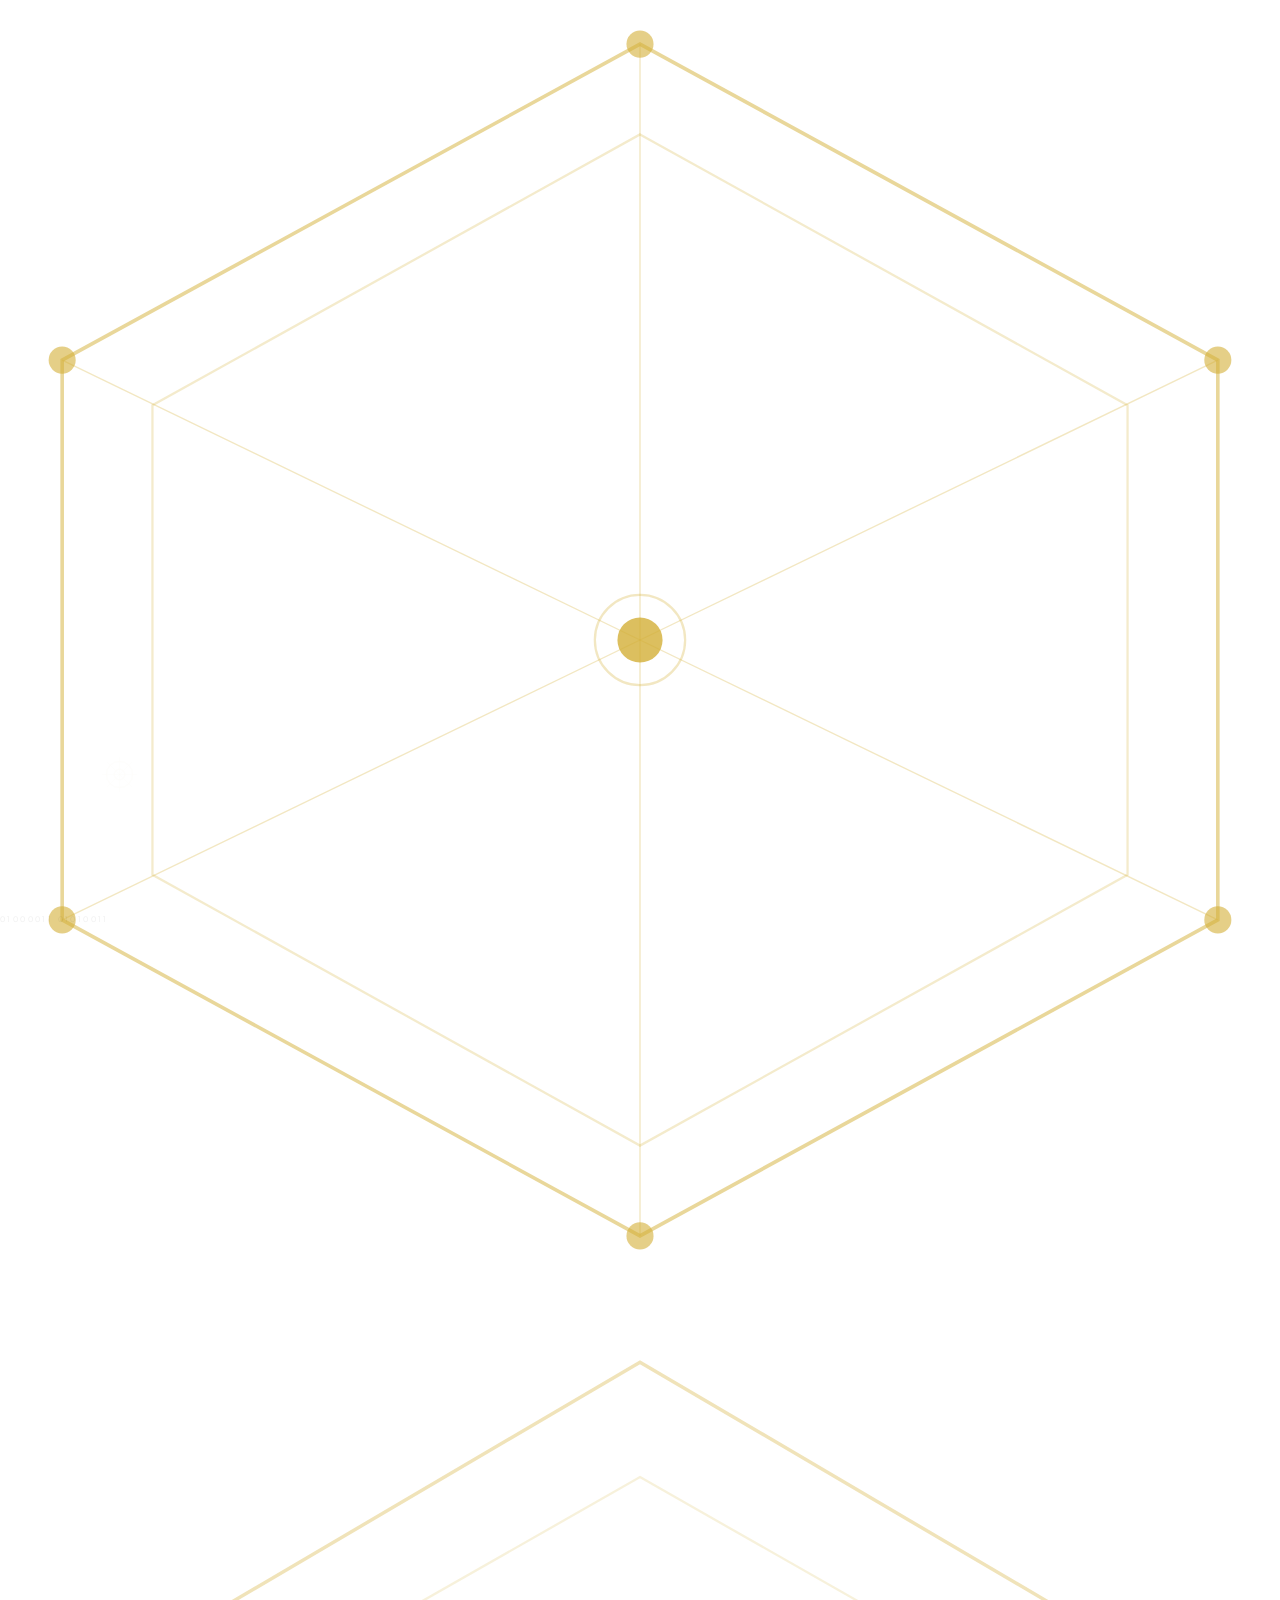
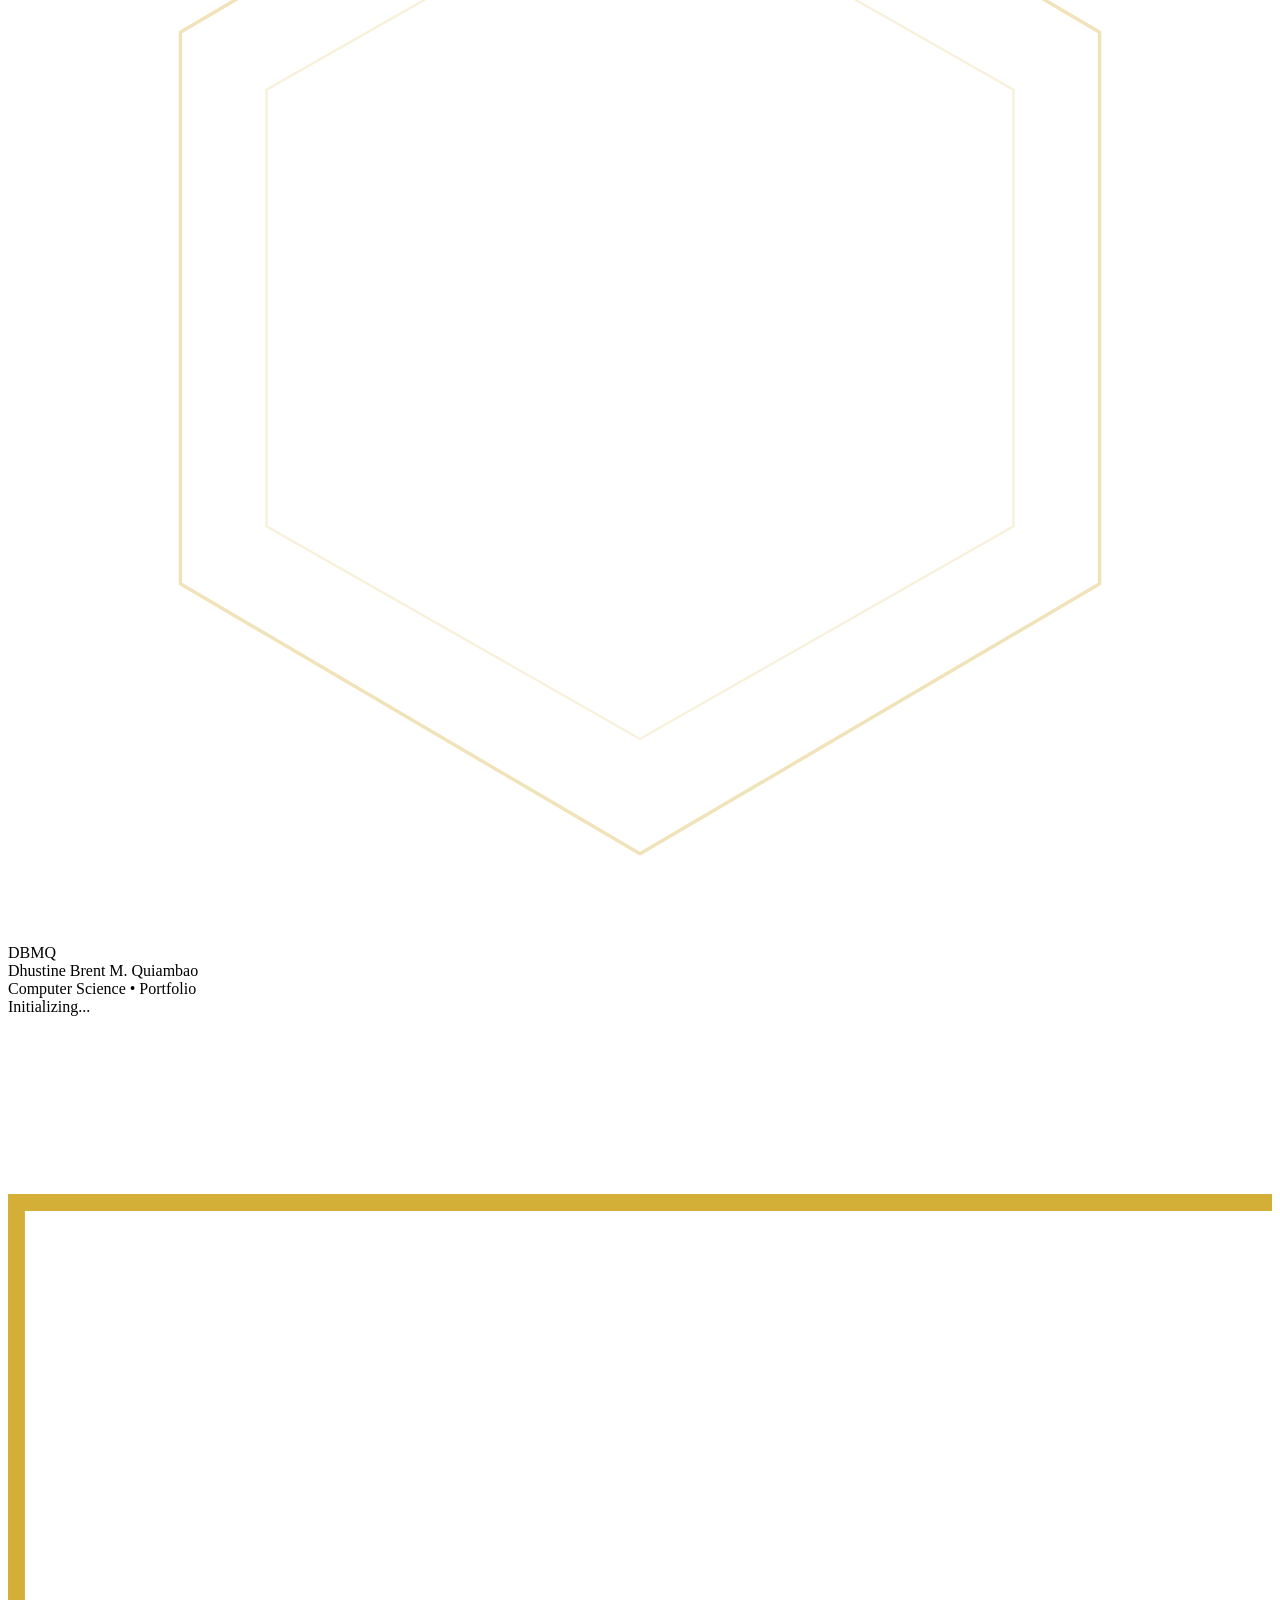
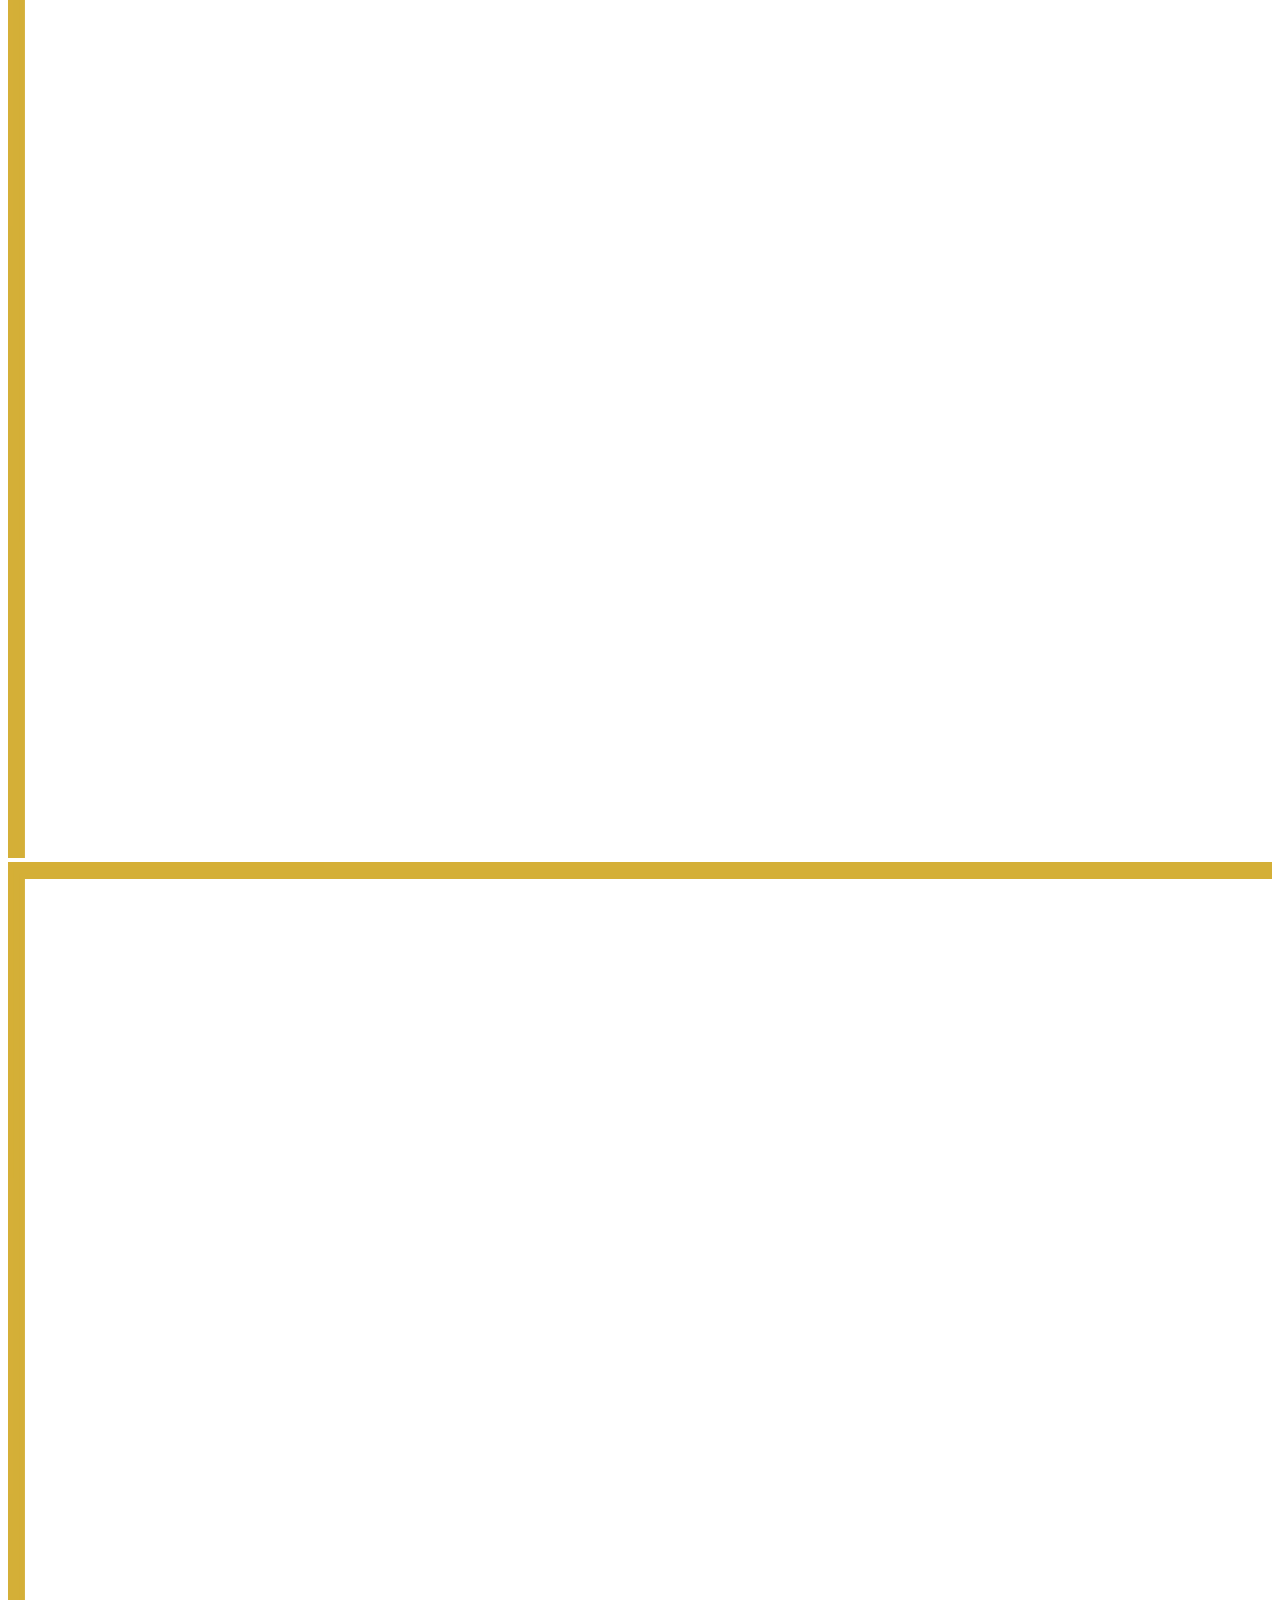
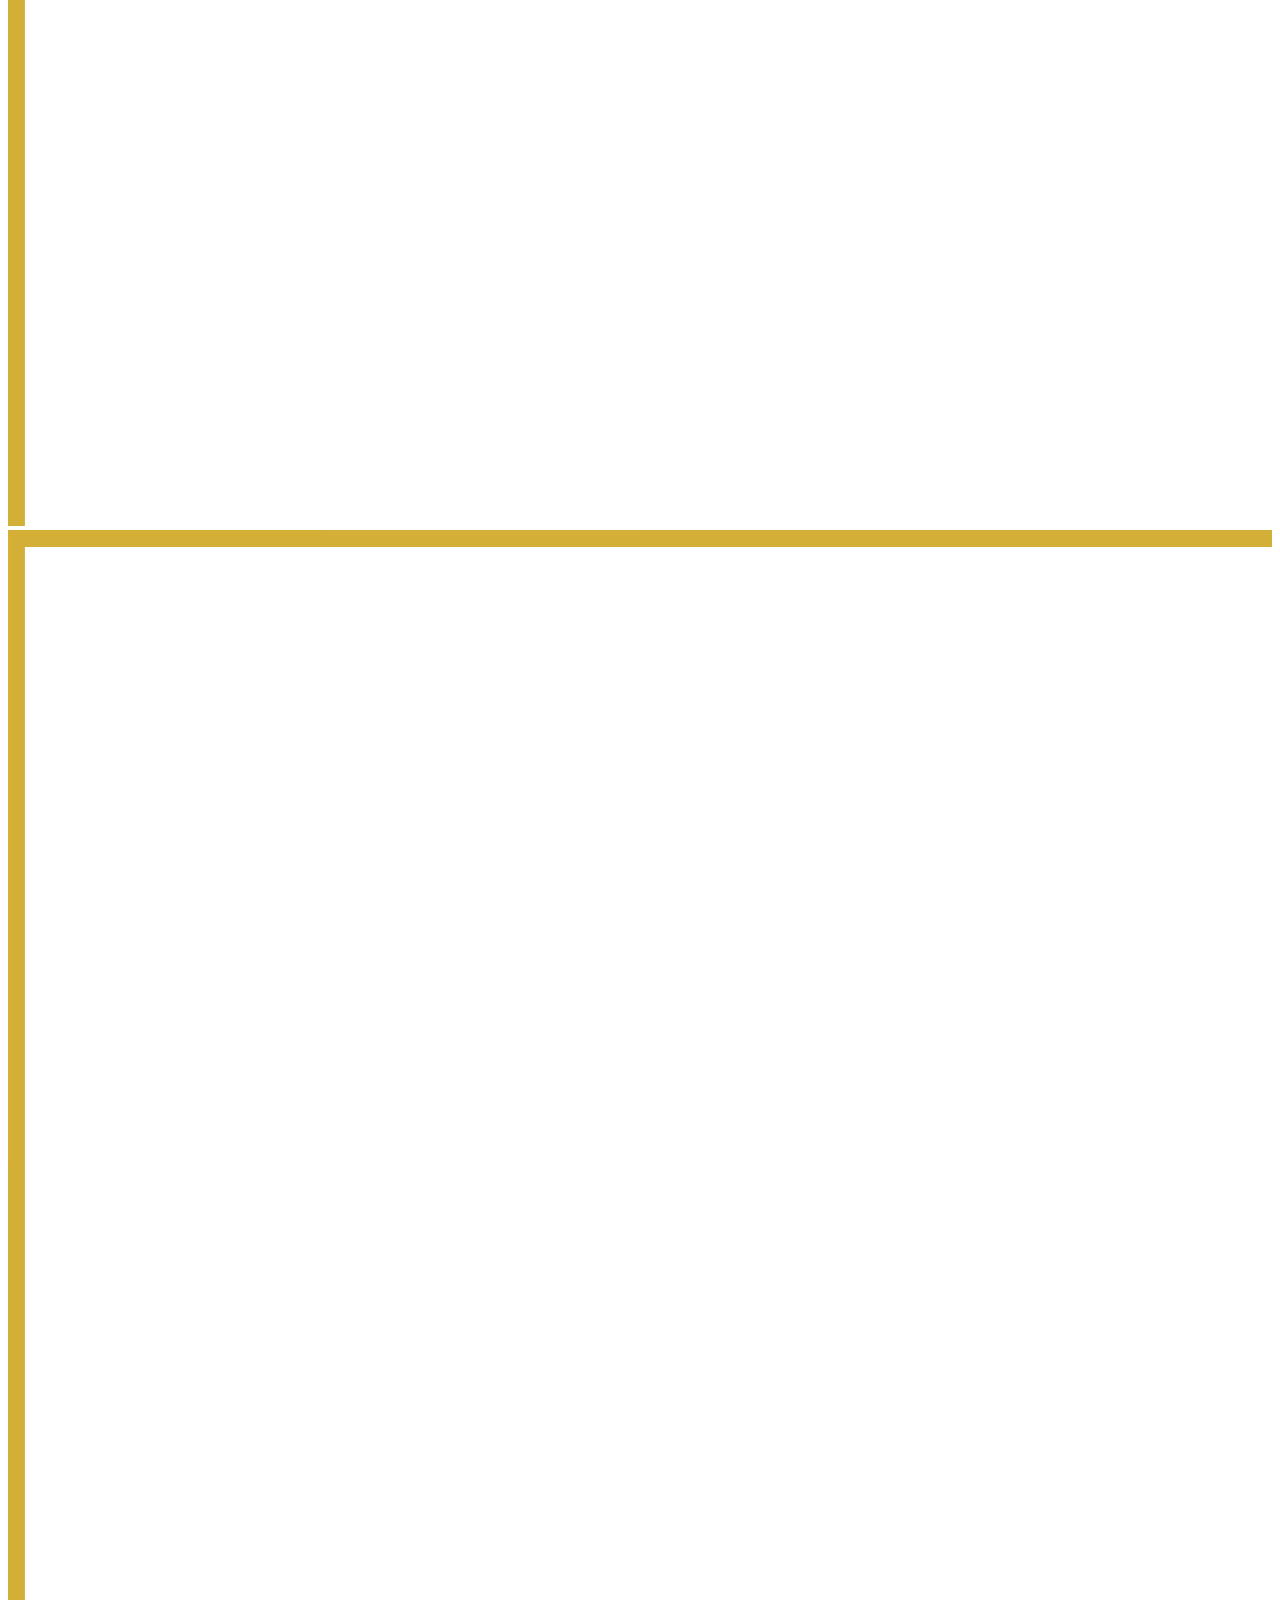
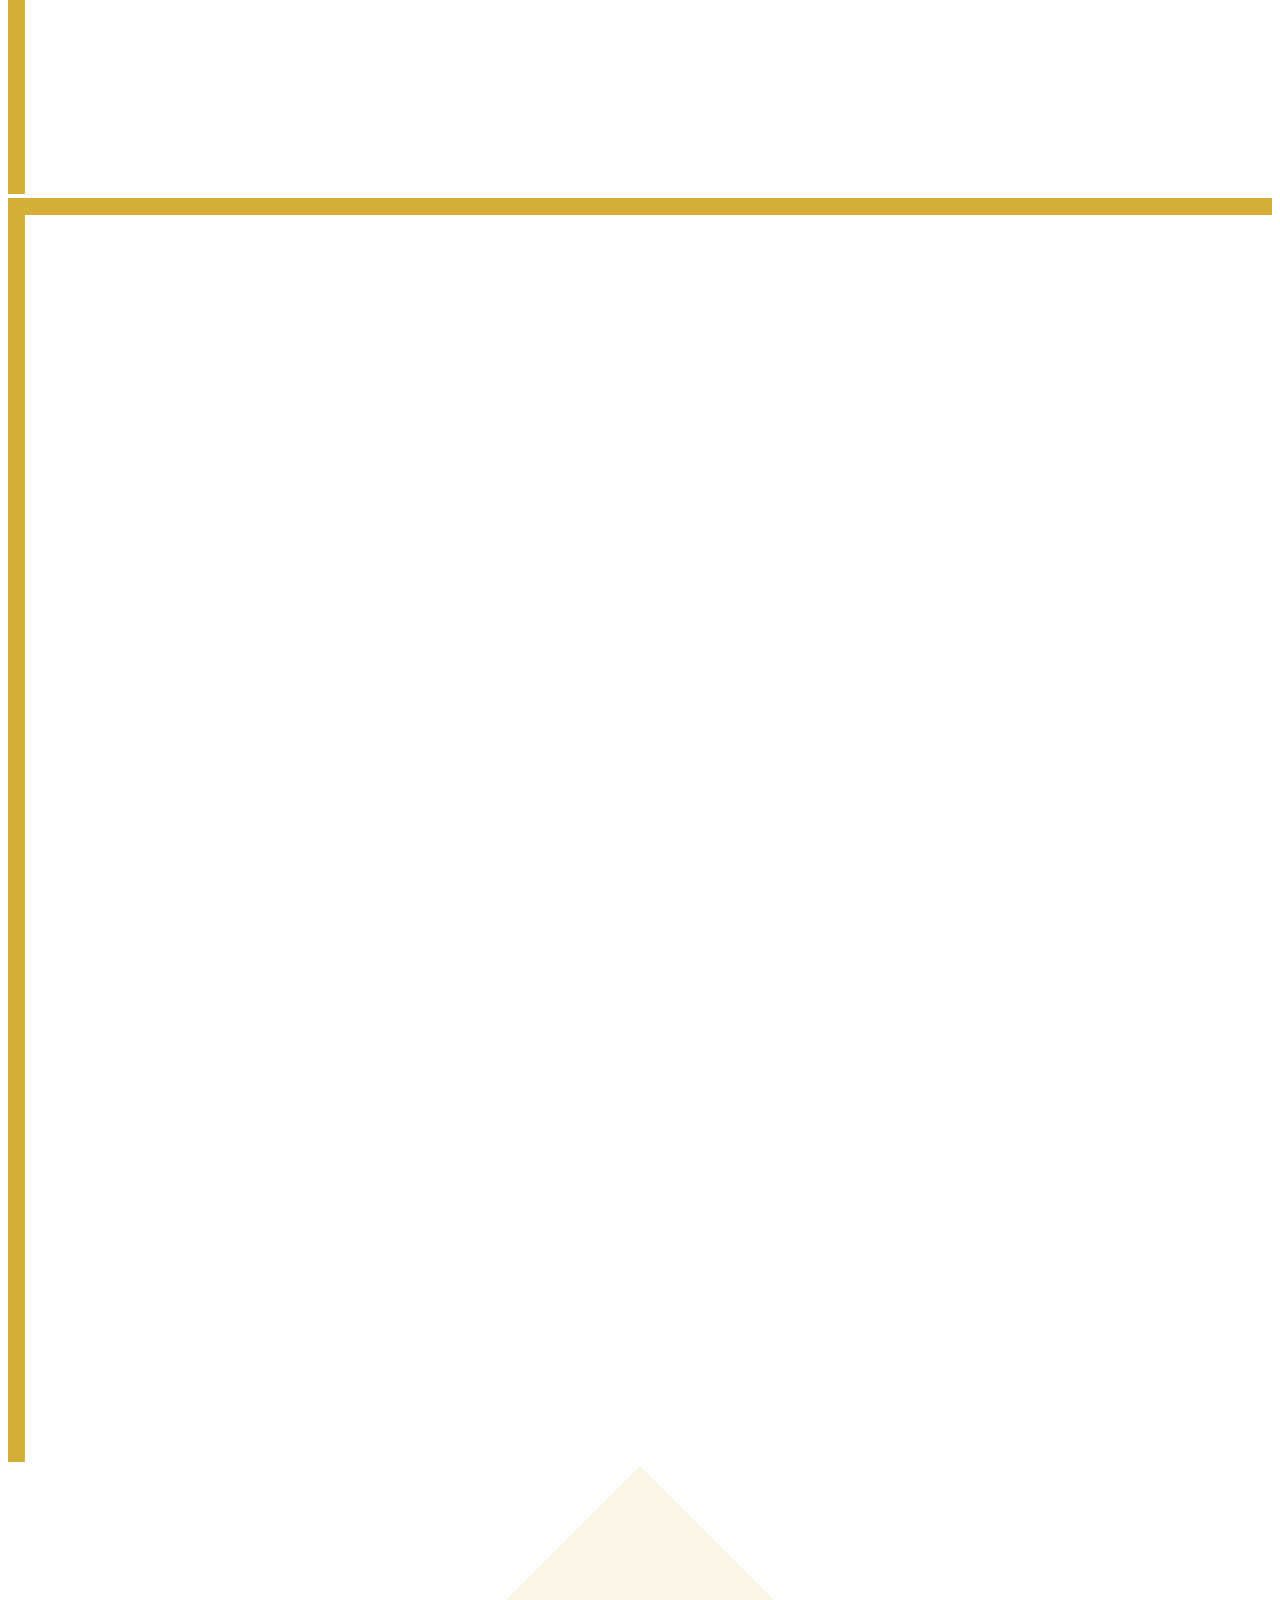
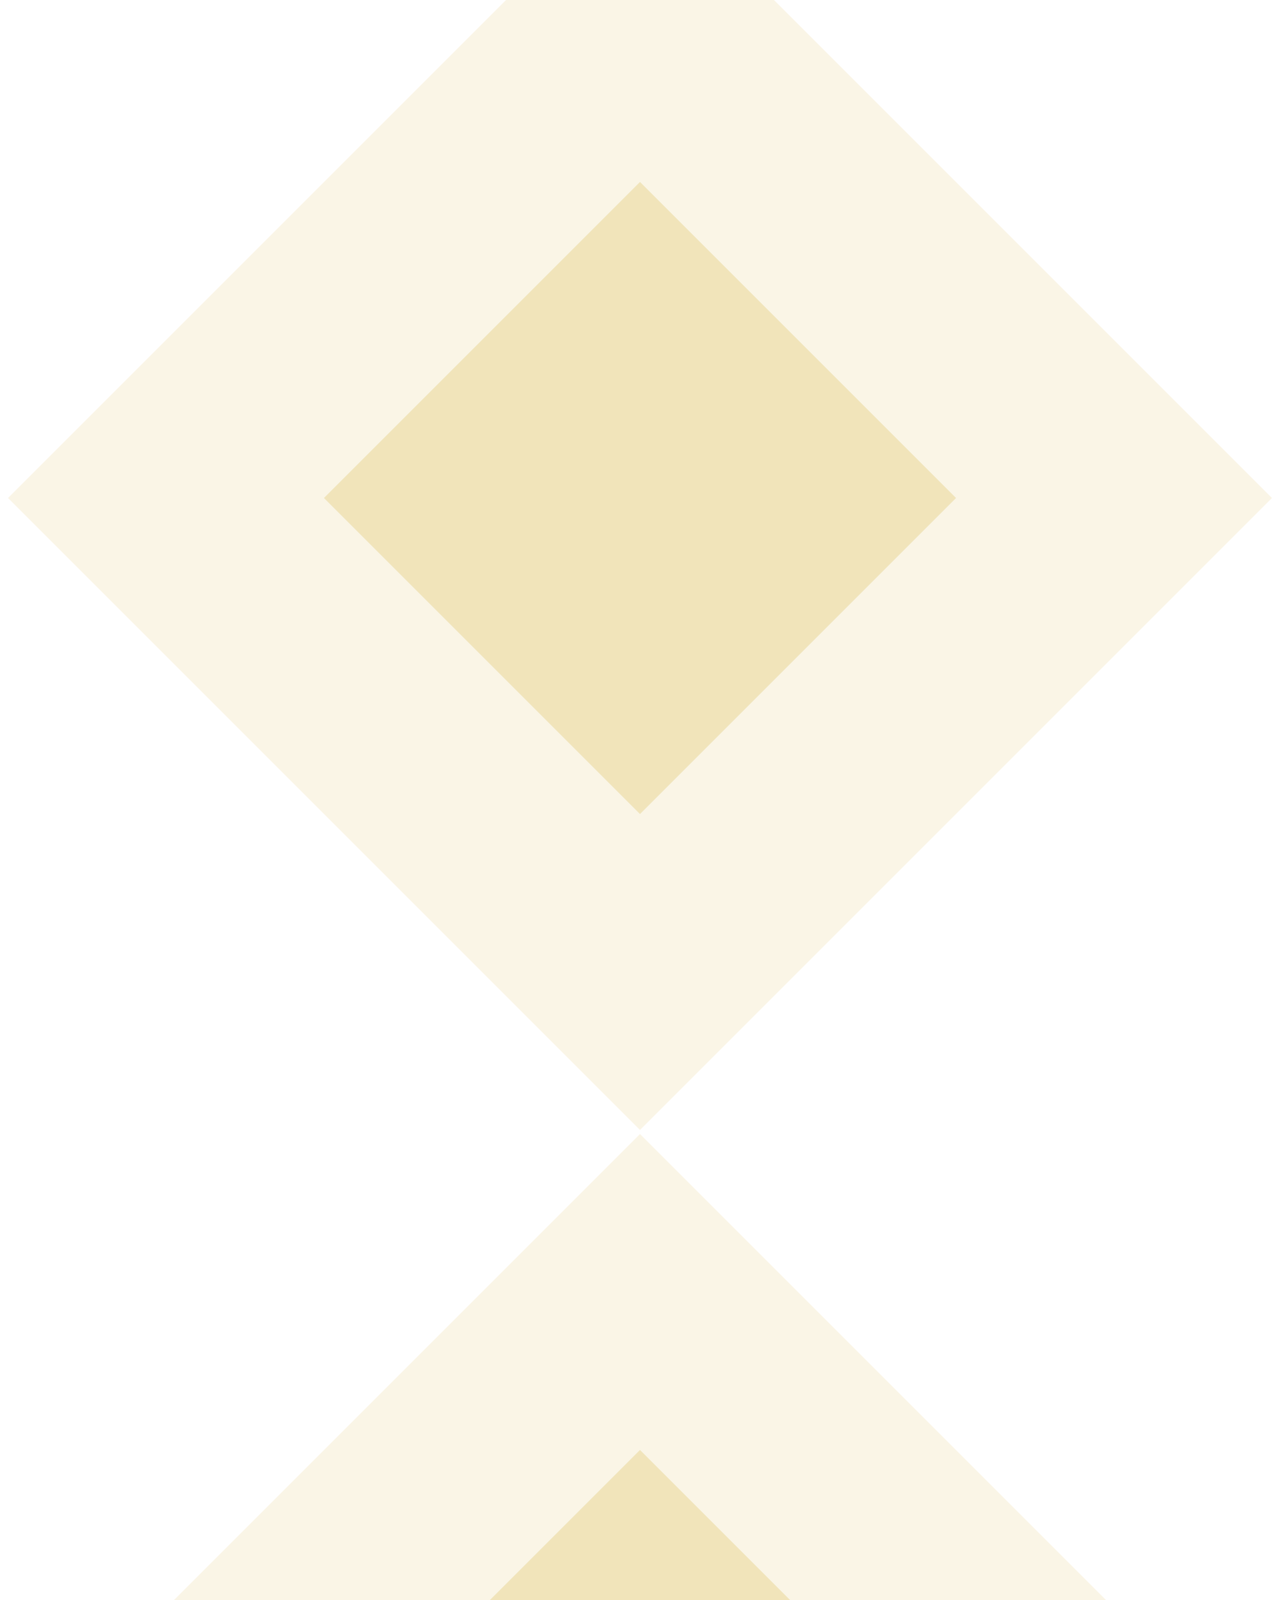
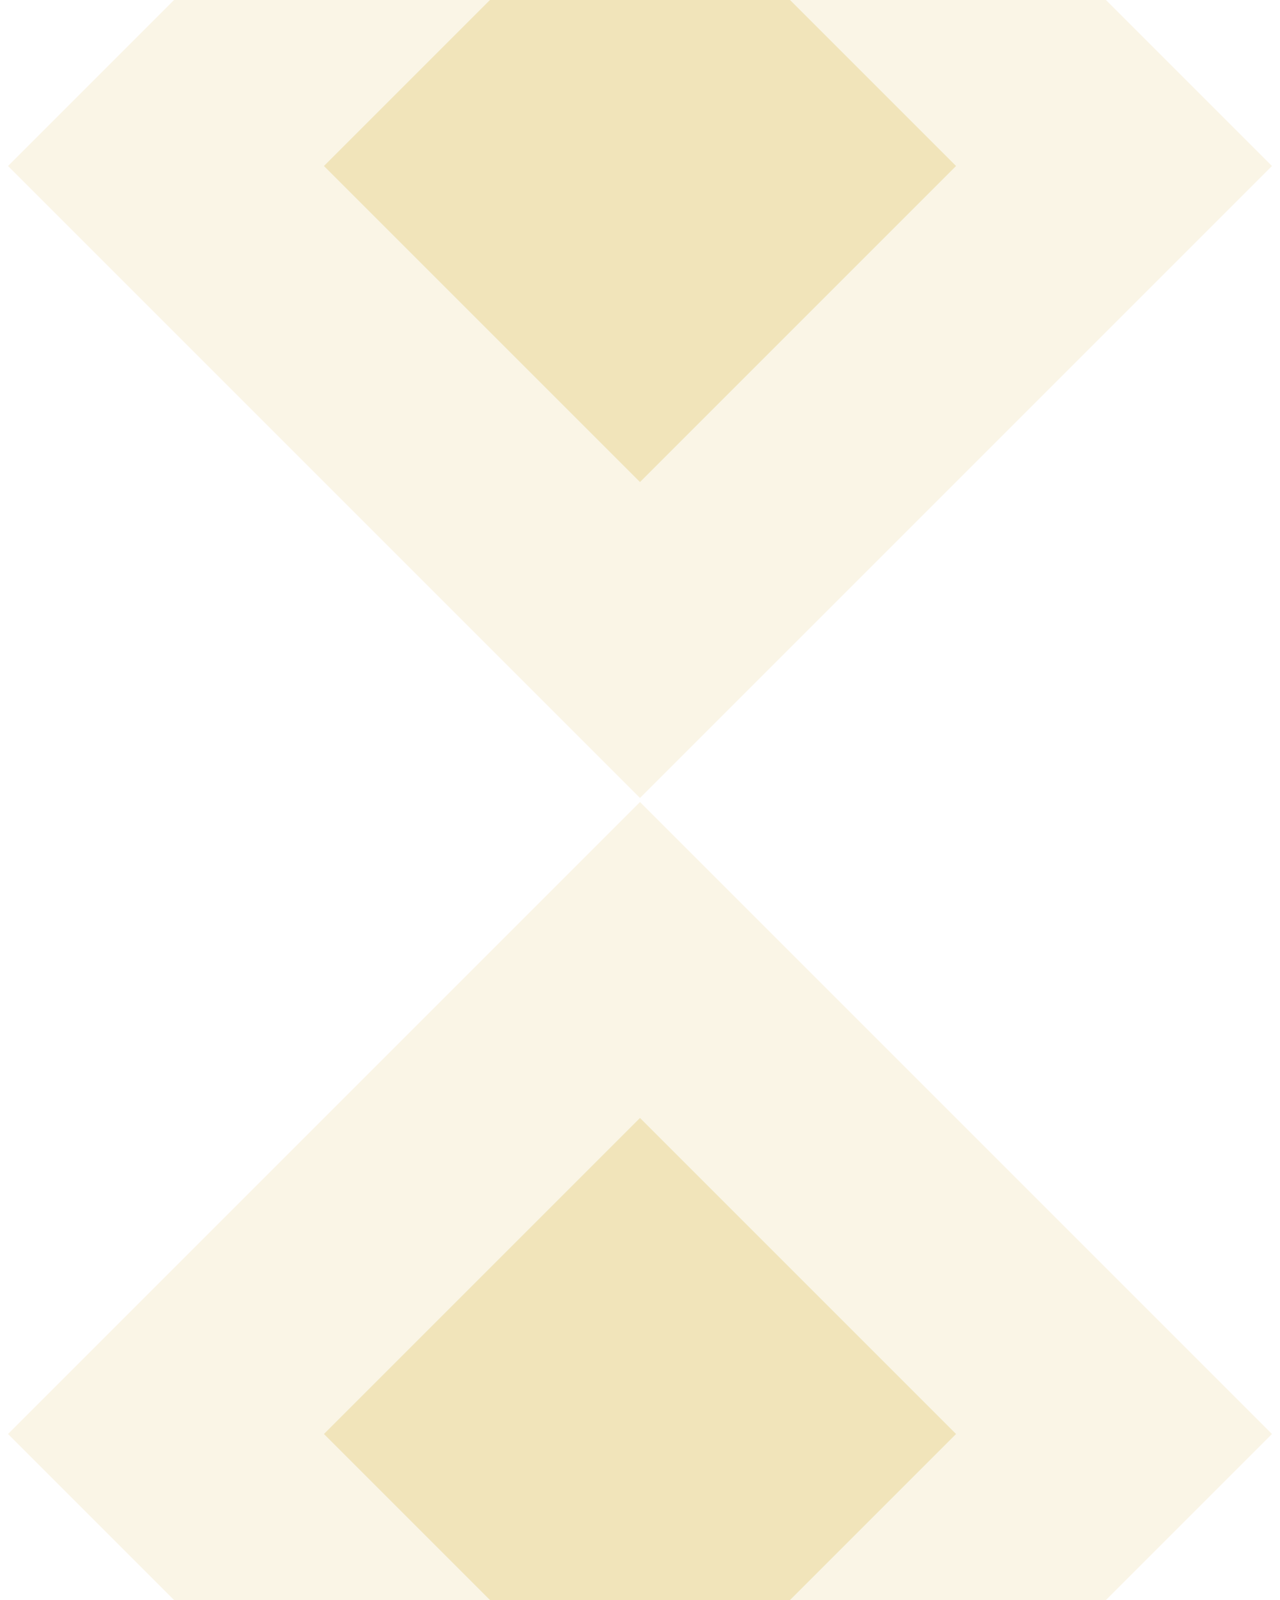
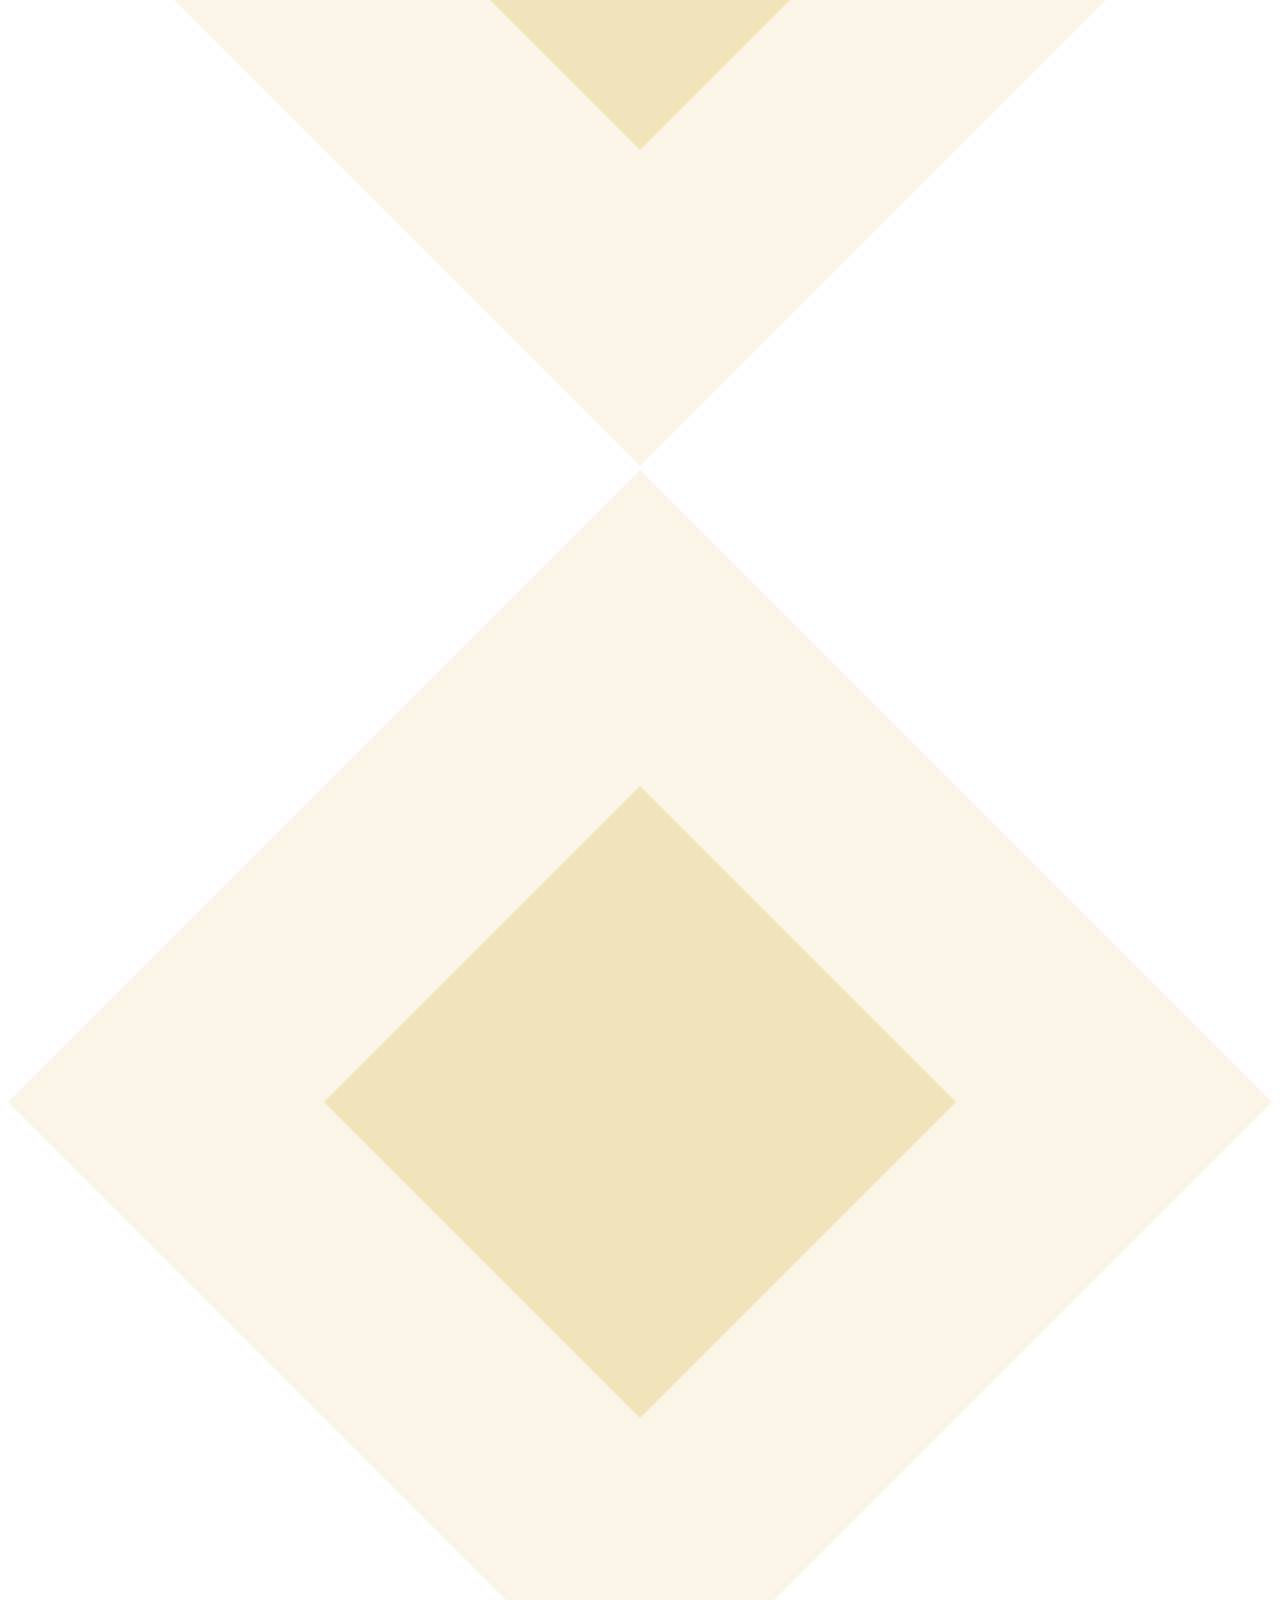
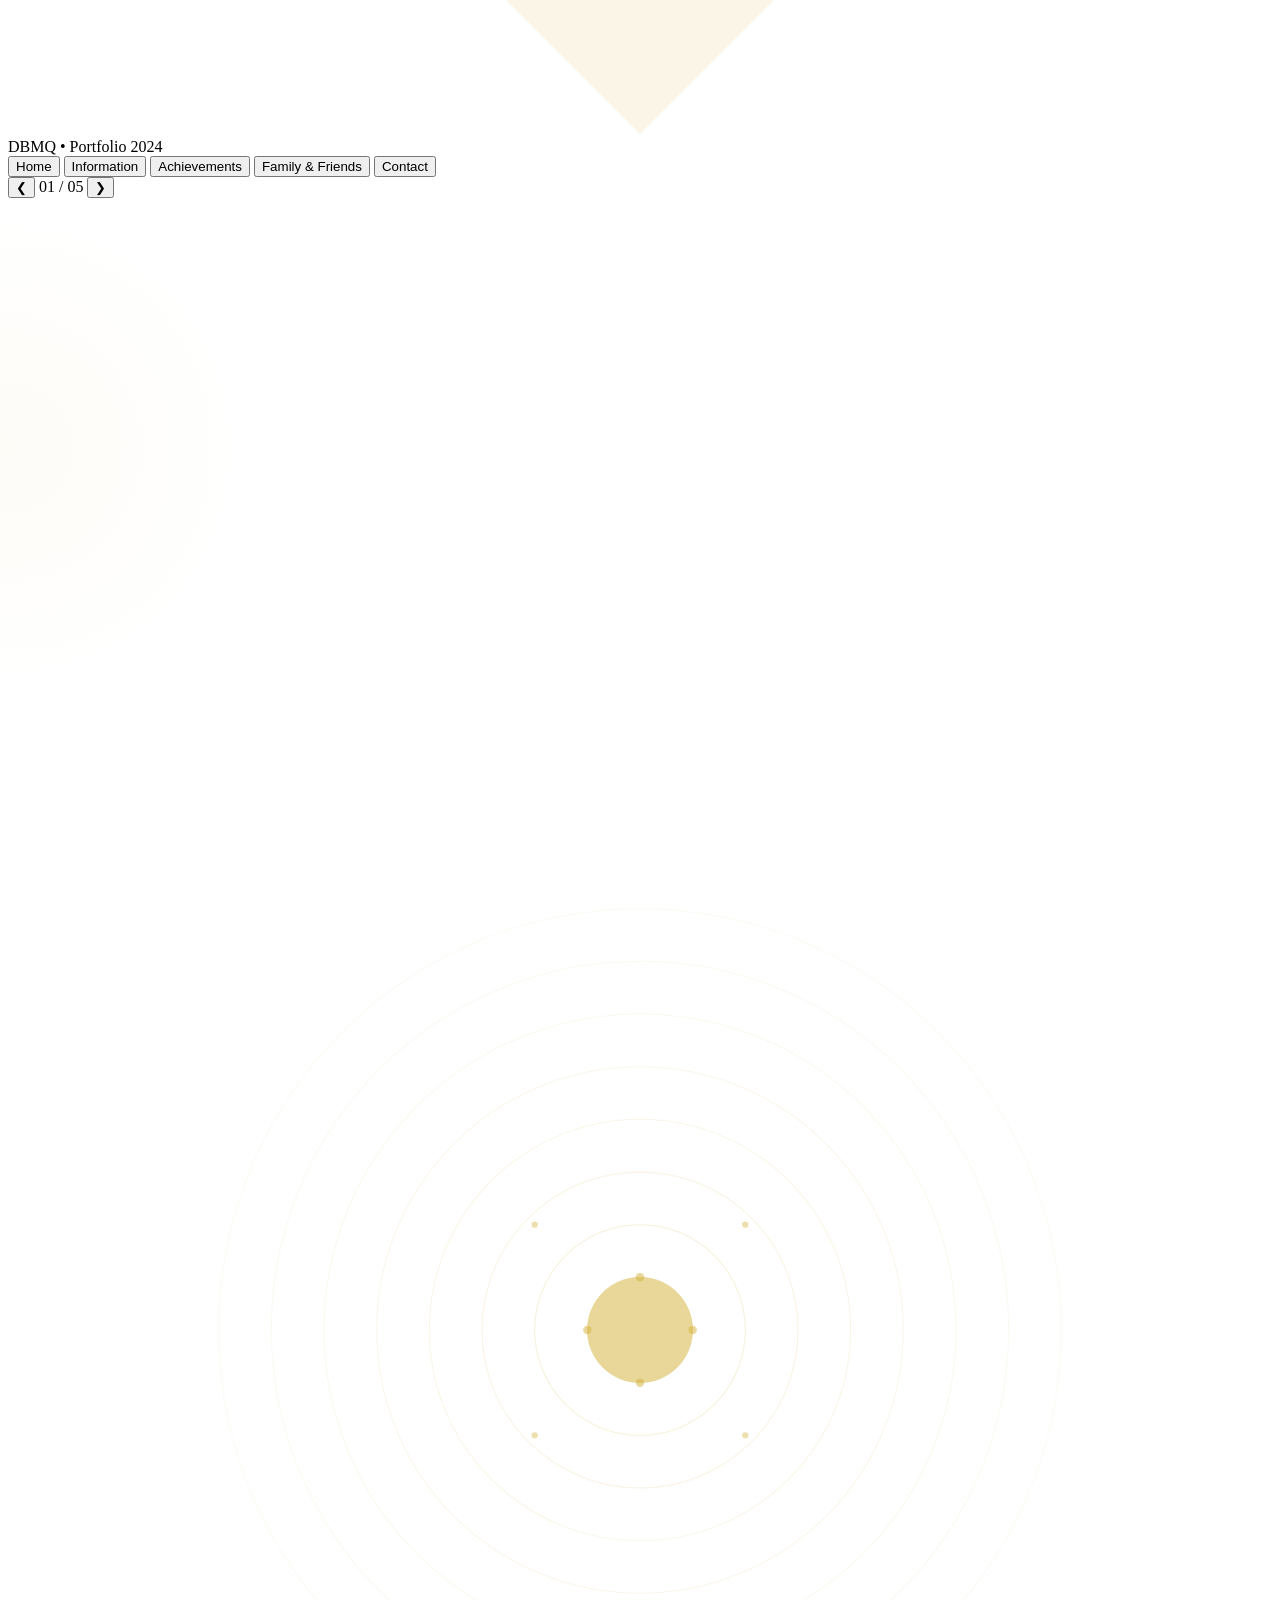
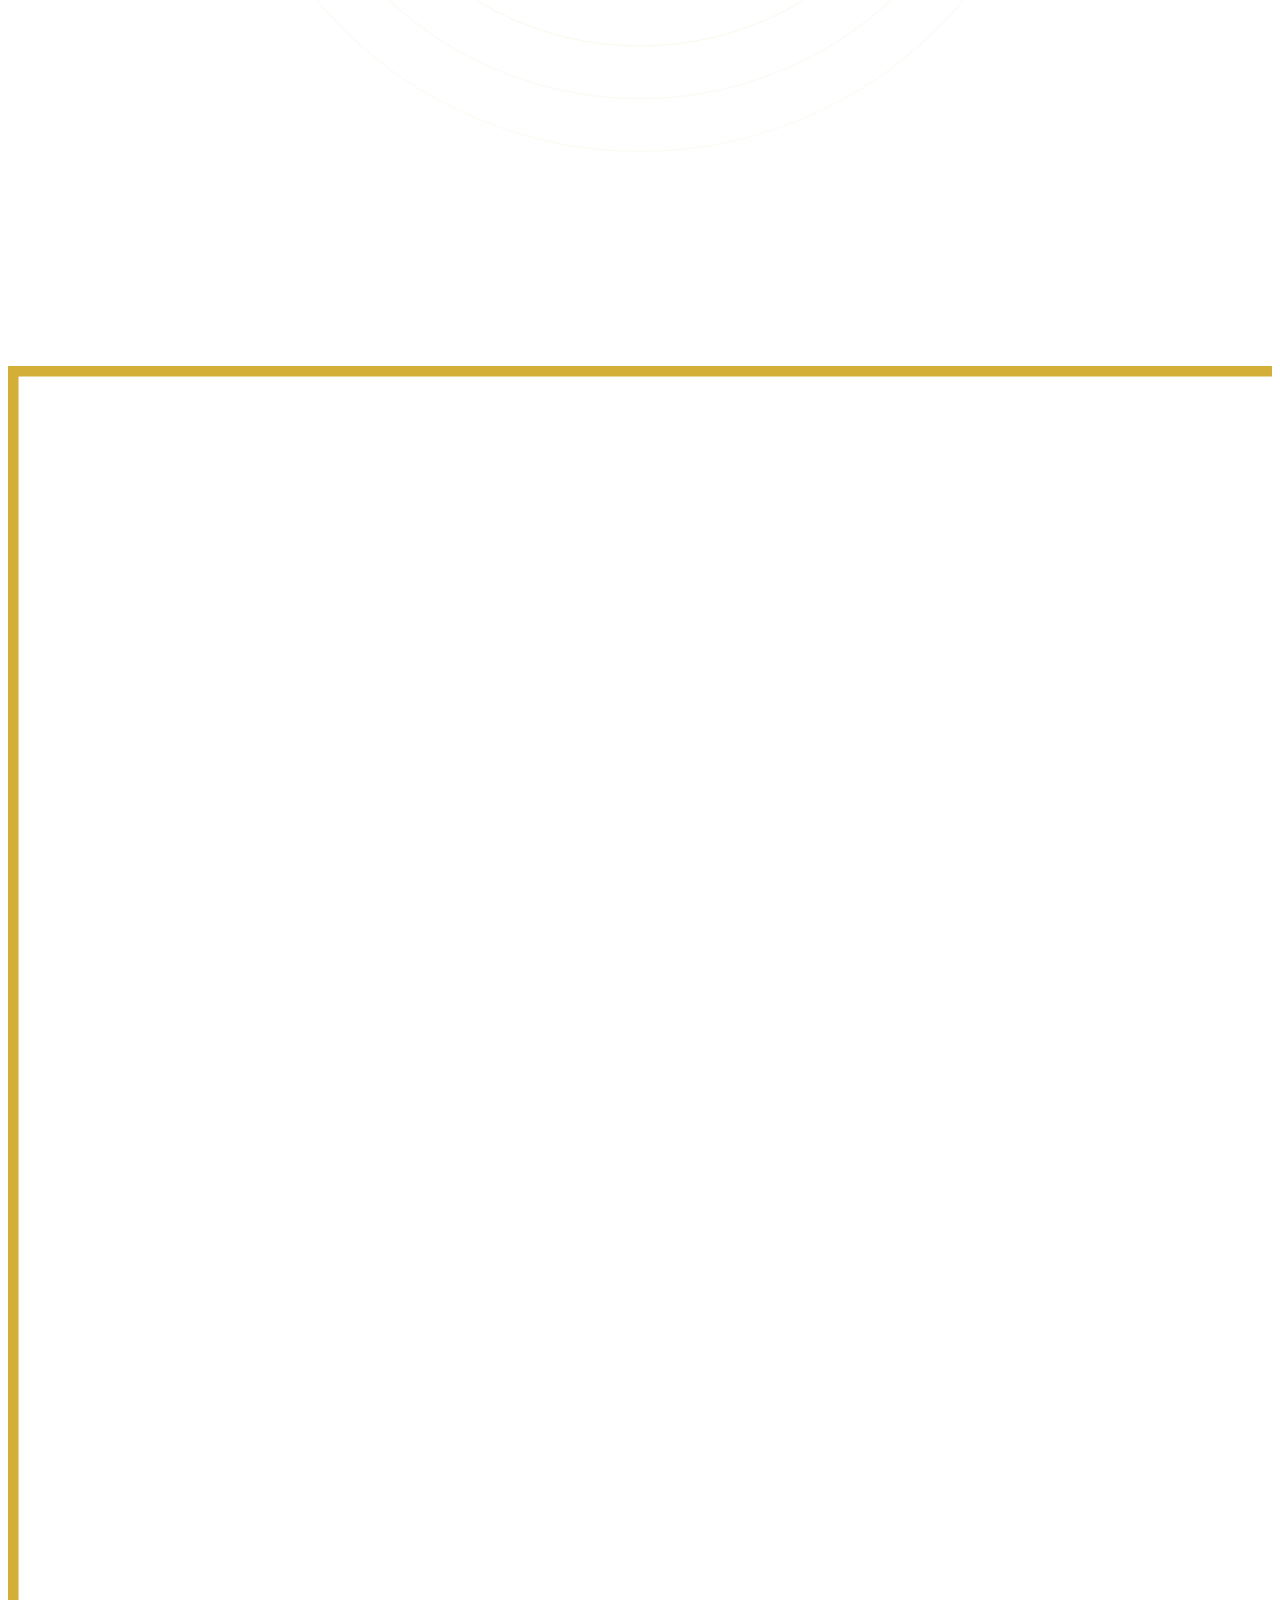
==== commit 638ed1a3: "Changed my about." ====
--- a/about.html
+++ b/about.html
@@ -1,55 +1,1019 @@
 <!DOCTYPE html>
 <html lang="en">
 <head>
-    <meta charset="UTF-8">
-    <meta name="viewport" content="width=device-width, initial-scale=1.0">
-    <title>About — Dhustine Brent M. Quiambao</title>
-    <link rel="preconnect" href="https://fonts.googleapis.com">
-    <link rel="preconnect" href="https://fonts.gstatic.com" crossorigin>
-    <link href="https://fonts.googleapis.com/css2?family=Space+Grotesk:wght@400;500;600;700&family=Inter:wght@300;400;500;600&display=swap" rel="stylesheet">
-    <link rel="stylesheet" href="styles.css">
+<meta charset="UTF-8">
+<meta name="viewport" content="width=device-width, initial-scale=1.0">
+<title>Dhustine Brent M. Quiambao | Portfolio</title>
+<link rel="preconnect" href="https://fonts.googleapis.com">
+<link rel="preconnect" href="https://fonts.gstatic.com" crossorigin>
+<link href="https://fonts.googleapis.com/css2?family=Cinzel+Decorative:wght@400;700;900&family=Cinzel:wght@400;600;800&family=Cormorant+Garamond:ital,wght@0,400;0,500;0,600;1,400&family=Montserrat:wght@300;400;500&display=swap" rel="stylesheet">
+  <link rel="stylesheet" href="style.css" />
 </head>
 <body>
-
-<div class="orb orb-1"></div>
-<div class="orb orb-2"></div>
-<div class="orb orb-3"></div>
-<canvas id="particles"></canvas>
-
-<nav id="navbar">
-    <div class="nav-inner">
-        <a href="index.html" class="nav-logo">DBQ<span class="logo-dot"></span></a>
-        <div class="nav-overlay" id="navOverlay"></div>
-        <ul class="nav-links" id="navLinks">
-            <li><a href="index.html">Home</a></li>
-            <li><a href="about.html" class="active">About</a></li>
-            <li><a href="index.html#education">Education</a></li>
-            <li><a href="index.html#projects">Projects</a></li>
-            <li><a href="index.html#contact">Contact</a></li>
-        </ul>
-        <button class="nav-toggle" id="navToggle" aria-label="Toggle menu">&#9776;</button>
-    </div>
-</nav>
-
-<div class="slide-page" id="page-about">
-<section id="about">
-    <div class="section-label reveal">About Me</div>
-    <div class="about-card reveal">
-        <div class="about-inner">
-            <div class="about-photo">
-                <img src="[data-uri]" alt="Dhustine Brent M. Quiambao">
-            </div>
-            <div class="about-text">
-                <p>I am a first-year computer science student at the University of the Cordilleras with a future focus on cybersecurity. My ultimate mission is to protect your networks and sensitive information using foundational security practices and fresh solutions.</p>
-                <p>I am just a student with a strong desire to learn how to code and grow in the tech industry.</p>
-            </div>
-        </div>
-    </div>
-</section>
-
-</section>
-
-
-    <script src="main.js"></script>
+<!-- ==================== FILM GRAIN OVERLAY ==================== -->
+<div class="film-grain" id="filmGrain"></div>
+<!-- ==================== SCANLINES OVERLAY ==================== -->
+<div class="scanlines"></div>
+<!-- ==================== VIGNETTE ENHANCED ==================== -->
+<div class="vignette-enhanced"></div>
+
+<!-- ==================== CUSTOM CURSOR ==================== -->
+<div class="cursor-main" id="cursorMain"></div>
+<div class="cursor-dot" id="cursorDot"></div>
+<div class="cursor-trail" id="trail1"></div>
+<div class="cursor-trail" id="trail2"></div>
+<div class="cursor-trail" id="trail3"></div>
+<div class="cursor-trail" id="trail4"></div>
+<div class="cursor-cross-v" id="cursorCrossV"></div>
+<div class="cursor-cross-h" id="cursorCrossH"></div>
+
+<!-- ==================== PRELOADER ==================== -->
+<div id="preloader">
+  <div class="preloader-binary" id="preloaderBinary"></div>
+  <div class="preloader-center">
+    <div class="preloader-ring-outer"></div>
+    <div class="preloader-ring-mid"></div>
+    <div class="preloader-hex-ring">
+      <svg viewBox="0 0 280 280" fill="none">
+        <polygon points="140,8 268,78 268,202 140,272 12,202 12,78" 
+          stroke="#d4af37" stroke-width="0.8" opacity="0.5" fill="none"/>
+        <polygon points="140,28 248,88 248,192 140,252 32,192 32,88" 
+          stroke="#d4af37" stroke-width="0.5" opacity="0.25" fill="none"/>
+        <line x1="140" y1="140" x2="140" y2="8" stroke="#d4af37" stroke-width="0.3" opacity="0.3"/>
+        <line x1="140" y1="140" x2="268" y2="78" stroke="#d4af37" stroke-width="0.3" opacity="0.3"/>
+        <line x1="140" y1="140" x2="268" y2="202" stroke="#d4af37" stroke-width="0.3" opacity="0.3"/>
+        <line x1="140" y1="140" x2="140" y2="272" stroke="#d4af37" stroke-width="0.3" opacity="0.3"/>
+        <line x1="140" y1="140" x2="12" y2="202" stroke="#d4af37" stroke-width="0.3" opacity="0.3"/>
+        <line x1="140" y1="140" x2="12" y2="78" stroke="#d4af37" stroke-width="0.3" opacity="0.3"/>
+        <circle cx="140" cy="8" r="3" fill="#d4af37" opacity="0.6"/>
+        <circle cx="268" cy="78" r="3" fill="#d4af37" opacity="0.6"/>
+        <circle cx="268" cy="202" r="3" fill="#d4af37" opacity="0.6"/>
+        <circle cx="140" cy="272" r="3" fill="#d4af37" opacity="0.6"/>
+        <circle cx="12" cy="202" r="3" fill="#d4af37" opacity="0.6"/>
+        <circle cx="12" cy="78" r="3" fill="#d4af37" opacity="0.6"/>
+        <circle cx="140" cy="140" r="5" fill="#d4af37" opacity="0.8"/>
+        <circle cx="140" cy="140" r="10" stroke="#d4af37" stroke-width="0.5" fill="none" opacity="0.3"/>
+      </svg>
+    </div>
+    <div class="preloader-hex-ring-inner">
+      <svg viewBox="0 0 220 220" fill="none">
+        <polygon points="110,15 190,62 190,158 110,205 30,158 30,62" 
+          stroke="#d4af37" stroke-width="0.6" opacity="0.35" fill="none"/>
+        <polygon points="110,35 175,72 175,148 110,185 45,148 45,72" 
+          stroke="#d4af37" stroke-width="0.4" opacity="0.18" fill="none"/>
+      </svg>
+    </div>
+    <div class="pr-node pr-node-1"></div>
+    <div class="pr-node pr-node-2"></div>
+    <div class="pr-node pr-node-3"></div>
+    <div class="pr-node pr-node-4"></div>
+    <div class="pr-node pr-node-5"></div>
+    <div class="preloader-content">
+      <div class="preloader-monogram neon-flicker">DBMQ</div>
+      <div class="preloader-name">Dhustine Brent M. Quiambao</div>
+      <div class="preloader-sub">Computer Science &bull; Portfolio</div>
+    </div>
+  </div>
+  <div class="preloader-progress-wrap">
+    <div class="preloader-progress-track">
+      <div class="preloader-progress-fill"></div>
+    </div>
+    <div class="preloader-percent">Initializing...</div>
+    <div class="audio-viz" style="margin-top:1.5rem;opacity:0.3;">
+      <div class="viz-bar"></div>
+      <div class="viz-bar"></div>
+      <div class="viz-bar"></div>
+      <div class="viz-bar"></div>
+      <div class="viz-bar"></div>
+      <div class="viz-bar"></div>
+      <div class="viz-bar"></div>
+      <div class="viz-bar"></div>
+    </div>
+  </div>
+</div>
+
+<!-- ==================== PARTICLE CONSTELLATION ==================== -->
+<canvas class="constellation-canvas" id="constellationCanvas"></canvas>
+<!-- ==================== FLOATING ORBS ==================== -->
+<div class="floating-orbs">
+  <div class="orb orb-1"></div>
+  <div class="orb orb-2"></div>
+  <div class="orb orb-3"></div>
+</div>
+<!-- ==================== DUST MOTES ==================== -->
+<div class="dust-motes" id="dustMotes"></div>
+<!-- ==================== GRADIENT MESH ==================== -->
+<div class="gradient-mesh"></div>
+<!-- ==================== CODE RAIN ==================== -->
+<div class="code-rain" id="codeRain"></div>
+<!-- ==================== CIRCUIT TRACES ==================== -->
+<div class="circuit-trace" id="circuitTrace"></div>
+<!-- ==================== BACKGROUND EFFECTS ==================== -->
+<div class="bg-vignette"></div>
+<div class="bg-glow"></div>
+<div class="geo-grid parallax-slow"></div>
+<div class="particles parallax-medium" id="particles"></div>
+<div class="data-streams" id="dataStreams"></div>
+
+<!-- ==================== FRAME SYSTEM ==================== -->
+<div class="frame-system">
+  <div class="radar-scan"></div>
+  <div class="frame-outer"></div>
+  <div class="frame-inner"></div>
+  <div class="frame-inner-2"></div>
+  <div class="frame-circuit-h fch-t"></div>
+  <div class="frame-circuit-h fch-b"></div>
+  <div class="frame-circuit-v fcv-l"></div>
+  <div class="frame-circuit-v fcv-r"></div>
+
+  <div class="frame-corner fc-tl">
+    <svg viewBox="0 0 56 56" fill="none">
+      <path d="M0 56V0h56" stroke="#d4af37" stroke-width="1.5"/>
+      <path d="M0 42V0h42" stroke="#d4af37" stroke-width="1" opacity="0.35"/>
+      <path d="M0 28V0h28" stroke="#d4af37" stroke-width="0.5" opacity="0.2"/>
+      <path d="M0 14V0h14" stroke="#d4af37" stroke-width="0.5" opacity="0.12"/>
+    </svg>
+  </div>
+  <div class="frame-corner fc-tr">
+    <svg viewBox="0 0 56 56" fill="none">
+      <path d="M0 56V0h56" stroke="#d4af37" stroke-width="1.5"/>
+      <path d="M0 42V0h42" stroke="#d4af37" stroke-width="1" opacity="0.35"/>
+      <path d="M0 28V0h28" stroke="#d4af37" stroke-width="0.5" opacity="0.2"/>
+      <path d="M0 14V0h14" stroke="#d4af37" stroke-width="0.5" opacity="0.12"/>
+    </svg>
+  </div>
+  <div class="frame-corner fc-bl">
+    <svg viewBox="0 0 56 56" fill="none">
+      <path d="M0 56V0h56" stroke="#d4af37" stroke-width="1.5"/>
+      <path d="M0 42V0h42" stroke="#d4af37" stroke-width="1" opacity="0.35"/>
+      <path d="M0 28V0h28" stroke="#d4af37" stroke-width="0.5" opacity="0.2"/>
+      <path d="M0 14V0h14" stroke="#d4af37" stroke-width="0.5" opacity="0.12"/>
+    </svg>
+  </div>
+  <div class="frame-corner fc-br">
+    <svg viewBox="0 0 56 56" fill="none">
+      <path d="M0 56V0h56" stroke="#d4af37" stroke-width="1.5"/>
+      <path d="M0 42V0h42" stroke="#d4af37" stroke-width="1" opacity="0.35"/>
+      <path d="M0 28V0h28" stroke="#d4af37" stroke-width="0.5" opacity="0.2"/>
+      <path d="M0 14V0h14" stroke="#d4af37" stroke-width="0.5" opacity="0.12"/>
+    </svg>
+  </div>
+
+  <div class="frame-mid fm-t">
+    <svg viewBox="0 0 28 28" fill="none">
+      <path d="M14 0l14 14-14 14L0 14z" fill="#d4af37" opacity="0.12"/>
+      <path d="M14 7l7 7-7 7-7-7z" fill="#d4af37" opacity="0.25"/>
+    </svg>
+  </div>
+  <div class="frame-mid fm-b">
+    <svg viewBox="0 0 28 28" fill="none">
+      <path d="M14 0l14 14-14 14L0 14z" fill="#d4af37" opacity="0.12"/>
+      <path d="M14 7l7 7-7 7-7-7z" fill="#d4af37" opacity="0.25"/>
+    </svg>
+  </div>
+  <div class="frame-mid fm-l">
+    <svg viewBox="0 0 28 28" fill="none">
+      <path d="M14 0l14 14-14 14L0 14z" fill="#d4af37" opacity="0.12"/>
+      <path d="M14 7l7 7-7 7-7-7z" fill="#d4af37" opacity="0.25"/>
+    </svg>
+  </div>
+  <div class="frame-mid fm-r">
+    <svg viewBox="0 0 28 28" fill="none">
+      <path d="M14 0l14 14-14 14L0 14z" fill="#d4af37" opacity="0.12"/>
+      <path d="M14 7l7 7-7 7-7-7z" fill="#d4af37" opacity="0.25"/>
+    </svg>
+  </div>
+  <!-- Sparkles around frame -->
+  <div class="sparkle" style="top:5%;left:8%;animation-delay:0s;"></div>
+  <div class="sparkle" style="top:12%;right:12%;animation-delay:0.7s;"></div>
+  <div class="sparkle" style="bottom:15%;left:15%;animation-delay:1.4s;"></div>
+  <div class="sparkle" style="bottom:8%;right:8%;animation-delay:2.1s;"></div>
+  <div class="sparkle" style="top:50%;left:5%;animation-delay:1s;"></div>
+  <div class="sparkle" style="top:50%;right:5%;animation-delay:1.8s;"></div>
+</div>
+
+<div class="animated-watermark">DBMQ &bull; Portfolio 2024</div>
+<!-- ==================== SIDE NAVIGATION ==================== -->
+<div class="side-nav" id="sideNav">
+  <button class="nav-item active" data-slide="0">
+    <span class="nav-item-text">Home</span>
+    <span class="nav-item-dot"></span>
+  </button>
+  <button class="nav-item" data-slide="1">
+    <span class="nav-item-text">Information</span>
+    <span class="nav-item-dot"></span>
+  </button>
+  <button class="nav-item" data-slide="2">
+    <span class="nav-item-text">Achievements</span>
+    <span class="nav-item-dot"></span>
+  </button>
+  <button class="nav-item" data-slide="3">
+    <span class="nav-item-text">Family &amp; Friends</span>
+    <span class="nav-item-dot"></span>
+  </button>
+  <button class="nav-item" data-slide="4">
+    <span class="nav-item-text">Contact</span>
+    <span class="nav-item-dot"></span>
+  </button>
+</div>
+
+<!-- ==================== BOTTOM NAVIGATION ==================== -->
+<div class="bottom-nav">
+  <button class="nav-arrow" id="prevBtn" aria-label="Previous slide">&#10094;</button>
+  <span class="slide-counter" id="slideCounter">01 / 05</span>
+  <button class="nav-arrow" id="nextBtn" aria-label="Next slide">&#10095;</button>
+</div>
+
+<!-- ==================== SLIDES ==================== -->
+<div class="slide-transition-overlay" id="slideTransition"></div>
+<div class="shutter-panel shutter-left" id="shutterLeft"></div>
+<div class="shutter-panel shutter-right" id="shutterRight"></div>
+<div class="slides-container">
+
+  <!-- ==================== SLIDE 1: HOME ==================== -->
+  <section class="slide active" id="slide-0" aria-label="Home">
+    <div class="morph-blob" style="width:500px;height:500px;background:radial-gradient(circle,rgba(212,175,55,0.04),transparent 70%);top:20%;left:50%;transform:translateX(-50%);"></div>
+    <div class="home-sunburst">
+      <div class="rotating-deco-ring"></div>
+      <div class="rotating-deco-ring-reverse"></div>
+      <svg viewBox="0 0 600 600" aria-hidden="true">
+        <defs>
+          <line id="home-ray" x1="300" y1="300" x2="300" y2="3" stroke="#d4af37" stroke-width="1"/>
+        </defs>
+        <g id="home-sunburst-rays"></g>
+        <circle cx="300" cy="300" r="25" fill="none" stroke="#d4af37" stroke-width="0.5" opacity="0.2"/>
+        <circle cx="300" cy="300" r="25" fill="#d4af37" opacity="0.5"/>
+        <circle cx="300" cy="300" r="50" fill="none" stroke="#d4af37" stroke-width="0.5" opacity="0.18"/>
+        <circle cx="300" cy="300" r="75" fill="none" stroke="#d4af37" stroke-width="0.5" opacity="0.15"/>
+        <circle cx="300" cy="300" r="100" fill="none" stroke="#d4af37" stroke-width="0.5" opacity="0.13"/>
+        <circle cx="300" cy="300" r="125" fill="none" stroke="#d4af37" stroke-width="0.5" opacity="0.11"/>
+        <circle cx="300" cy="300" r="150" fill="none" stroke="#d4af37" stroke-width="0.5" opacity="0.09"/>
+        <circle cx="300" cy="300" r="175" fill="none" stroke="#d4af37" stroke-width="0.5" opacity="0.07"/>
+        <circle cx="300" cy="300" r="200" fill="none" stroke="#d4af37" stroke-width="0.5" opacity="0.06"/>
+        <circle cx="300" cy="275" r="2" fill="#d4af37" opacity="0.5"/>
+        <circle cx="325" cy="300" r="2" fill="#d4af37" opacity="0.5"/>
+        <circle cx="300" cy="325" r="2" fill="#d4af37" opacity="0.5"/>
+        <circle cx="275" cy="300" r="2" fill="#d4af37" opacity="0.5"/>
+        <circle cx="350" cy="250" r="1.5" fill="#d4af37" opacity="0.4"/>
+        <circle cx="250" cy="350" r="1.5" fill="#d4af37" opacity="0.4"/>
+        <circle cx="350" cy="350" r="1.5" fill="#d4af37" opacity="0.4"/>
+        <circle cx="250" cy="250" r="1.5" fill="#d4af37" opacity="0.4"/>
+      </svg>
+    </div>
+
+    <div class="home-circuit-nodes" id="homeCircuitNodes"></div>
+      <div class="data-corner" style="top:8%;left:5%;"><svg viewBox="0 0 30 30" fill="none"><path d="M0 30V0h30" stroke="#d4af37" stroke-width="0.5"/></svg></div>
+      <div class="data-corner" style="top:8%;right:5%;transform:scaleX(-1);"><svg viewBox="0 0 30 30" fill="none"><path d="M0 30V0h30" stroke="#d4af37" stroke-width="0.5"/></svg></div>
+      <div class="data-corner" style="bottom:12%;left:5%;transform:scaleY(-1);"><svg viewBox="0 0 30 30" fill="none"><path d="M0 30V0h30" stroke="#d4af37" stroke-width="0.5"/></svg></div>
+      <div class="data-corner" style="bottom:12%;right:5%;transform:scale(-1);"><svg viewBox="0 0 30 30" fill="none"><path d="M0 30V0h30" stroke="#d4af37" stroke-width="0.5"/></svg></div>
+
+    <div class="ad-sunburst"></div>
+    <div class="binary-drop" style="left:5%;animation-delay:0s;animation-duration:6s;">1</div>
+    <div class="binary-drop" style="left:15%;animation-delay:1s;animation-duration:5s;">0</div>
+    <div class="binary-drop" style="left:85%;animation-delay:2s;animation-duration:7s;">1</div>
+    <div class="binary-drop" style="left:95%;animation-delay:0.5s;animation-duration:4s;">0</div>
+    <div class="scan-sweep" style="animation-delay:0s;"></div>
+    <div class="ad-sunburst-refined">
+      <div class="sun-ray"></div><div class="sun-ray"></div><div class="sun-ray"></div><div class="sun-ray"></div>
+      <div class="sun-ray"></div><div class="sun-ray"></div><div class="sun-ray"></div><div class="sun-ray"></div>
+      <div class="sun-ray"></div><div class="sun-ray"></div><div class="sun-ray"></div><div class="sun-ray"></div>
+      <div class="sun-ray"></div><div class="sun-ray"></div><div class="sun-ray"></div><div class="sun-ray"></div>
+    </div>
+    <div class="ziggurat-left">
+      <div class="zig-step"></div><div class="zig-step"></div><div class="zig-step"></div><div class="zig-step"></div><div class="zig-step"></div>
+    </div>
+    <div class="ziggurat-right">
+      <div class="zig-step"></div><div class="zig-step"></div><div class="zig-step"></div><div class="zig-step"></div><div class="zig-step"></div>
+    </div>
+    <div class="pillar-left"></div>
+    <div class="pillar-right"></div>
+    <div class="central-glow-orb"></div>
+    <div class="deco-line-top"></div>
+    <div class="deco-line-bottom"></div>
+        <div class="home-layout slide-content">
+      <div class="home-text">
+        <div class="ad-side-flourish ad-sf-left"></div>
+        <div class="ad-side-flourish ad-sf-right"></div>
+        <div class="home-monogram">Q</div>
+        <div class="home-eyebrow wave-text">HOMEPAGE</div>
+        <h1 class="display home-name glitch-text kinetic-text glow-text" data-text="Dhustine Brent" id="kineticName"><span class="kinetic-letter">D</span><span class="kinetic-letter">h</span><span class="kinetic-letter">u</span><span class="kinetic-letter">s</span><span class="kinetic-letter">t</span><span class="kinetic-letter">i</span><span class="kinetic-letter">n</span><span class="kinetic-letter">e</span> <span class="kinetic-letter">B</span><span class="kinetic-letter">r</span><span class="kinetic-letter">e</span><span class="kinetic-letter">n</span><span class="kinetic-letter">t</span></h1>
+        <span class="home-name-line2 glitch-text fancy-underline glow-text" data-text="M. Quiambao">M. Quiambao</span>
+        <div class="deco-line-left"></div>
+        <p class="subtitle home-tagline typewriter-cursor decrypt-text" id="typewriterText">Aspiring Computer Scientist</p>
+        <p class="home-desc">
+          Building the future through code, security, and software. Passionate about creating reliable systems, protecting digital spaces, and turning complex problems into elegant solutions. Every line of code is a step toward innovation.
+        </p>
+        <div class="cs-badge shimmer-gold">Computer Science</div>
+        <div class="cs-binary-deco" style="position:absolute;bottom:-1.5rem;left:0;font-family:Montserrat,monospace;font-size:0.5rem;letter-spacing:0.3em;color:var(--gold);opacity:0.06;">01000011 01010011</div>
+      </div>
+
+      <div class="float-orb" style="width:300px;height:300px;background:radial-gradient(circle,rgba(212,175,55,0.03),transparent 70%);top:20%;right:10%;animation-delay:0s;"></div>
+    <div class="home-photo-side">
+        <div class="portrait-circuit-bg"></div>
+        <div class="pulse-ring" style="width:400px;height:400px;top:50%;left:50%;transform:translate(-50%,-50%);animation-delay:0s;"></div>
+        <div class="pulse-ring" style="width:450px;height:450px;top:50%;left:50%;transform:translate(-50%,-50%);animation-delay:1.5s;"></div>
+        <div class="grand-frame-wrapper">
+          <div class="pillar-deco pillar-left"></div>
+          <div class="pillar-deco pillar-right"></div>
+
+          <div class="grand-frame light-sweep holographic">
+            <div class="frame-flourish ff-tl">
+              <svg viewBox="0 0 50 50" fill="none">
+                <path d="M0 50V0h50" stroke="#d4af37" stroke-width="1"/>
+                <path d="M0 35V0h35" stroke="#d4af37" stroke-width="1" opacity="0.45"/>
+                <path d="M0 20V0h20" stroke="#d4af37" stroke-width="0.5" opacity="0.25"/>
+                <circle cx="8" cy="8" r="3" fill="#d4af37" opacity="0.5"/>
+                <line x1="8" y1="8" x2="20" y2="8" stroke="#d4af37" stroke-width="0.5" opacity="0.3"/>
+                <line x1="8" y1="8" x2="8" y2="20" stroke="#d4af37" stroke-width="0.5" opacity="0.3"/>
+              </svg>
+            </div>
+            <div class="frame-flourish ff-tr">
+              <svg viewBox="0 0 50 50" fill="none">
+                <path d="M0 50V0h50" stroke="#d4af37" stroke-width="1"/>
+                <path d="M0 35V0h35" stroke="#d4af37" stroke-width="1" opacity="0.45"/>
+                <path d="M0 20V0h20" stroke="#d4af37" stroke-width="0.5" opacity="0.25"/>
+                <circle cx="8" cy="8" r="3" fill="#d4af37" opacity="0.5"/>
+                <line x1="8" y1="8" x2="20" y2="8" stroke="#d4af37" stroke-width="0.5" opacity="0.3"/>
+                <line x1="8" y1="8" x2="8" y2="20" stroke="#d4af37" stroke-width="0.5" opacity="0.3"/>
+              </svg>
+            </div>
+            <div class="frame-flourish ff-bl">
+              <svg viewBox="0 0 50 50" fill="none">
+                <path d="M0 50V0h50" stroke="#d4af37" stroke-width="1"/>
+                <path d="M0 35V0h35" stroke="#d4af37" stroke-width="1" opacity="0.45"/>
+                <path d="M0 20V0h20" stroke="#d4af37" stroke-width="0.5" opacity="0.25"/>
+                <circle cx="8" cy="8" r="3" fill="#d4af37" opacity="0.5"/>
+                <line x1="8" y1="8" x2="20" y2="8" stroke="#d4af37" stroke-width="0.5" opacity="0.3"/>
+                <line x1="8" y1="8" x2="8" y2="20" stroke="#d4af37" stroke-width="0.5" opacity="0.3"/>
+              </svg>
+            </div>
+            <div class="frame-flourish ff-br">
+              <svg viewBox="0 0 50 50" fill="none">
+                <path d="M0 50V0h50" stroke="#d4af37" stroke-width="1"/>
+                <path d="M0 35V0h35" stroke="#d4af37" stroke-width="1" opacity="0.45"/>
+                <path d="M0 20V0h20" stroke="#d4af37" stroke-width="0.5" opacity="0.25"/>
+                <circle cx="8" cy="8" r="3" fill="#d4af37" opacity="0.5"/>
+                <line x1="8" y1="8" x2="20" y2="8" stroke="#d4af37" stroke-width="0.5" opacity="0.3"/>
+                <line x1="8" y1="8" x2="8" y2="20" stroke="#d4af37" stroke-width="0.5" opacity="0.3"/>
+              </svg>
+            </div>
+
+            <div class="frame-ornament fo-tl"></div>
+            <div class="frame-ornament fo-tr"></div>
+            <div class="frame-ornament fo-bl"></div>
+            <div class="frame-ornament fo-br"></div>
+            <div class="frame-side-line fsl-l"></div>
+            <div class="frame-side-line fsl-r"></div>
+            <div class="frame-crown">
+              <svg width="56" height="26" viewBox="0 0 56 26" fill="none">
+                <path d="M28 0l14 26H14L28 0z" fill="#d4af37" opacity="0.3"/>
+                <path d="M28 10l10 16H18l10-16z" fill="#d4af37" opacity="0.7"/>
+                <circle cx="28" cy="7" r="3" fill="#d4af37" opacity="0.85"/>
+              </svg>
+            </div>
+            <div class="frame-h-line fhl-t"></div>
+            <div class="frame-h-line fhl-b"></div>
+            <div class="frame-tick ft-l ft-1"></div>
+            <div class="frame-tick ft-l ft-2"></div>
+            <div class="frame-tick ft-l ft-3"></div>
+            <div class="frame-tick ft-l ft-4"></div>
+            <div class="frame-tick ft-r ft-1"></div>
+            <div class="frame-tick ft-r ft-2"></div>
+            <div class="frame-tick ft-r ft-3"></div>
+            <div class="frame-tick ft-r ft-4"></div>
+
+            <div class="portrait-placeholder-large" style="padding:0;overflow:hidden;">
+              <img src="[data-uri]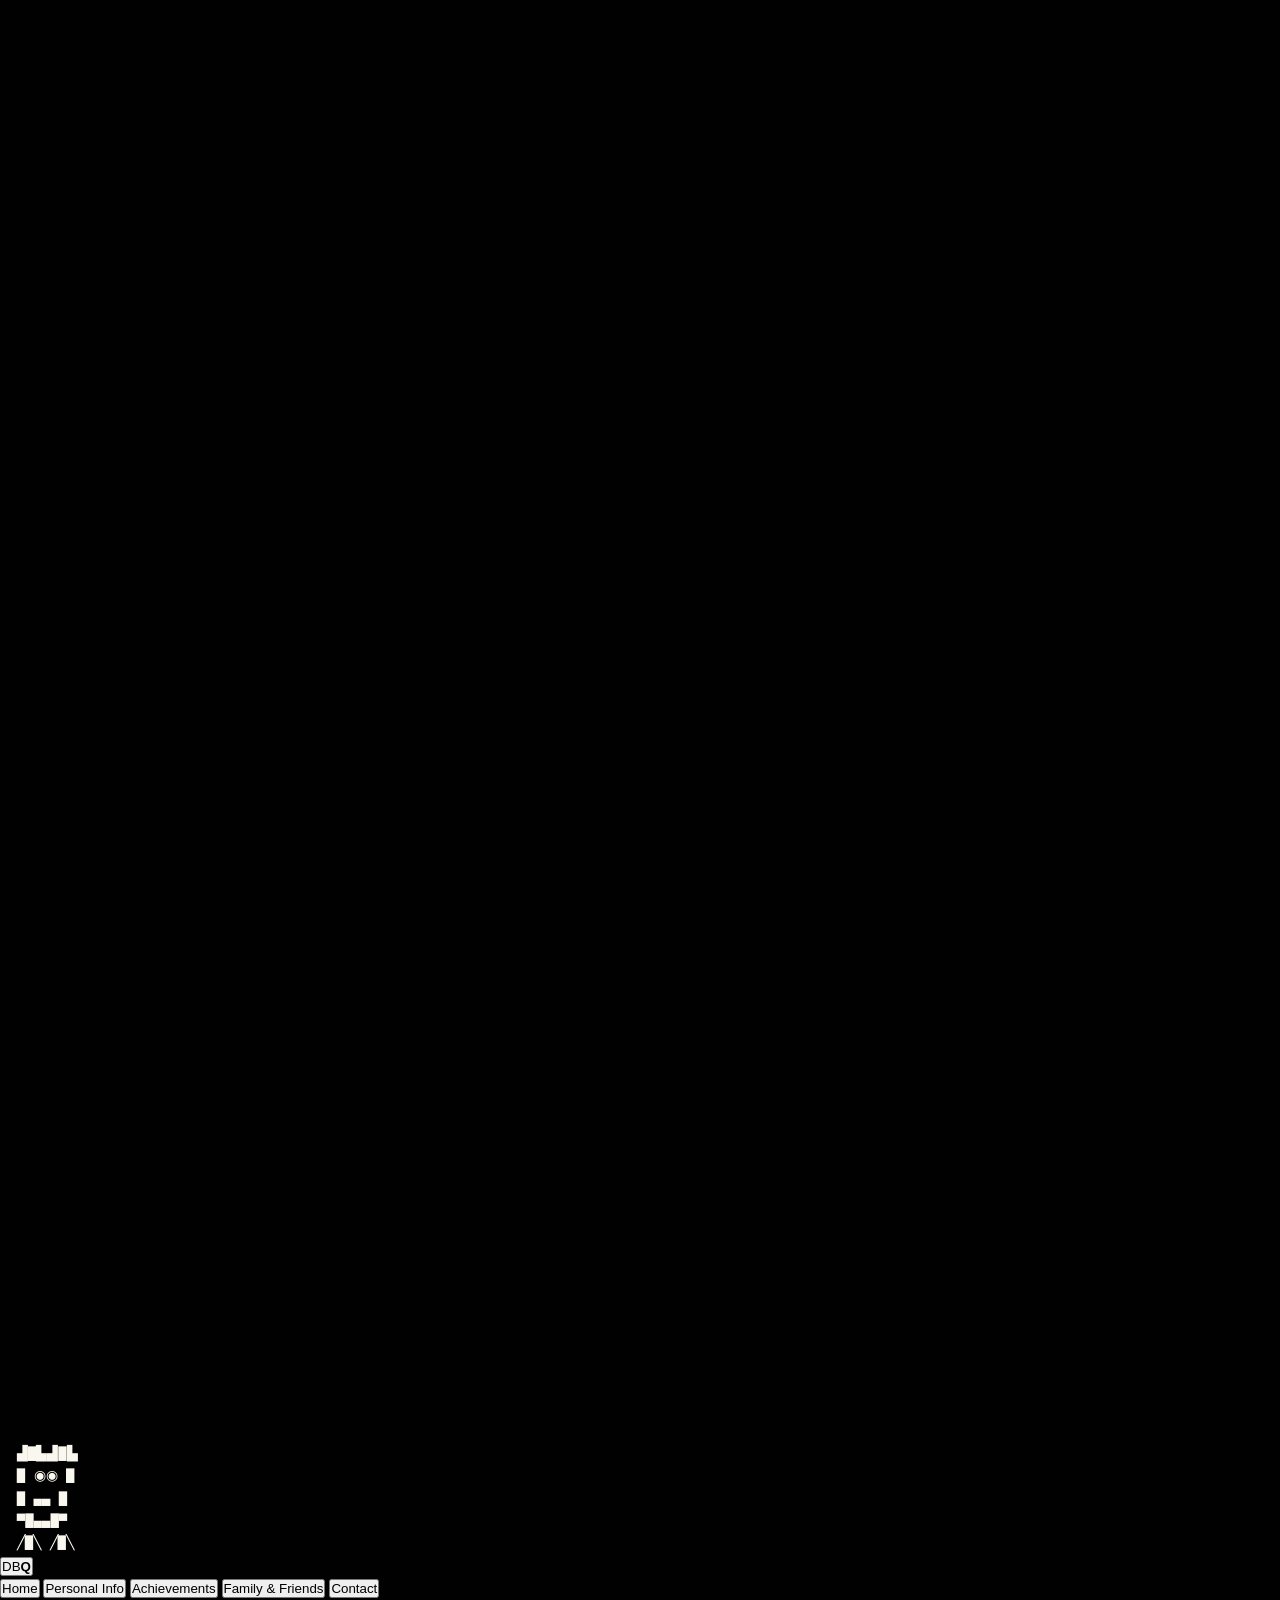
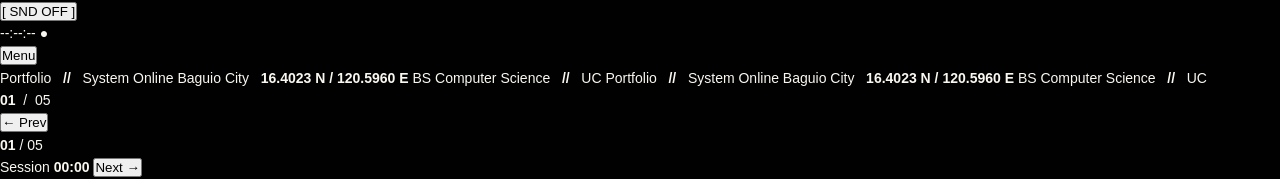
==== commit 17afb188: "Changed my about." ====
--- a/about.html
+++ b/about.html
@@ -3,1017 +3,579 @@
 <head>
 <meta charset="UTF-8">
 <meta name="viewport" content="width=device-width, initial-scale=1.0">
-<title>Dhustine Brent M. Quiambao | Portfolio</title>
+<title>Dhustine Brent M. Quiambao — Portfolio</title>
+<meta name="description" content="Portfolio of Dhustine Brent M. Quiambao, BS Computer Science student at the University of the Cordilleras, Baguio City.">
 <link rel="preconnect" href="https://fonts.googleapis.com">
 <link rel="preconnect" href="https://fonts.gstatic.com" crossorigin>
-<link href="https://fonts.googleapis.com/css2?family=Cinzel+Decorative:wght@400;700;900&family=Cinzel:wght@400;600;800&family=Cormorant+Garamond:ital,wght@0,400;0,500;0,600;1,400&family=Montserrat:wght@300;400;500&display=swap" rel="stylesheet">
-  <link rel="stylesheet" href="style.css" />
+<link href="https://fonts.googleapis.com/css2?family=Anton&family=Instrument+Serif:ital@0;1&family=IBM+Plex+Mono:wght@300;400;500;600&display=swap" rel="stylesheet">
+<link rel="stylesheet" href="styles.css">
+
 </head>
 <body>
-<!-- ==================== FILM GRAIN OVERLAY ==================== -->
-<div class="film-grain" id="filmGrain"></div>
-<!-- ==================== SCANLINES OVERLAY ==================== -->
-<div class="scanlines"></div>
-<!-- ==================== VIGNETTE ENHANCED ==================== -->
-<div class="vignette-enhanced"></div>
-
-<!-- ==================== CUSTOM CURSOR ==================== -->
-<div class="cursor-main" id="cursorMain"></div>
-<div class="cursor-dot" id="cursorDot"></div>
-<div class="cursor-trail" id="trail1"></div>
-<div class="cursor-trail" id="trail2"></div>
-<div class="cursor-trail" id="trail3"></div>
-<div class="cursor-trail" id="trail4"></div>
-<div class="cursor-cross-v" id="cursorCrossV"></div>
-<div class="cursor-cross-h" id="cursorCrossH"></div>
-
-<!-- ==================== PRELOADER ==================== -->
-<div id="preloader">
-  <div class="preloader-binary" id="preloaderBinary"></div>
-  <div class="preloader-center">
-    <div class="preloader-ring-outer"></div>
-    <div class="preloader-ring-mid"></div>
-    <div class="preloader-hex-ring">
-      <svg viewBox="0 0 280 280" fill="none">
-        <polygon points="140,8 268,78 268,202 140,272 12,202 12,78" 
-          stroke="#d4af37" stroke-width="0.8" opacity="0.5" fill="none"/>
-        <polygon points="140,28 248,88 248,192 140,252 32,192 32,88" 
-          stroke="#d4af37" stroke-width="0.5" opacity="0.25" fill="none"/>
-        <line x1="140" y1="140" x2="140" y2="8" stroke="#d4af37" stroke-width="0.3" opacity="0.3"/>
-        <line x1="140" y1="140" x2="268" y2="78" stroke="#d4af37" stroke-width="0.3" opacity="0.3"/>
-        <line x1="140" y1="140" x2="268" y2="202" stroke="#d4af37" stroke-width="0.3" opacity="0.3"/>
-        <line x1="140" y1="140" x2="140" y2="272" stroke="#d4af37" stroke-width="0.3" opacity="0.3"/>
-        <line x1="140" y1="140" x2="12" y2="202" stroke="#d4af37" stroke-width="0.3" opacity="0.3"/>
-        <line x1="140" y1="140" x2="12" y2="78" stroke="#d4af37" stroke-width="0.3" opacity="0.3"/>
-        <circle cx="140" cy="8" r="3" fill="#d4af37" opacity="0.6"/>
-        <circle cx="268" cy="78" r="3" fill="#d4af37" opacity="0.6"/>
-        <circle cx="268" cy="202" r="3" fill="#d4af37" opacity="0.6"/>
-        <circle cx="140" cy="272" r="3" fill="#d4af37" opacity="0.6"/>
-        <circle cx="12" cy="202" r="3" fill="#d4af37" opacity="0.6"/>
-        <circle cx="12" cy="78" r="3" fill="#d4af37" opacity="0.6"/>
-        <circle cx="140" cy="140" r="5" fill="#d4af37" opacity="0.8"/>
-        <circle cx="140" cy="140" r="10" stroke="#d4af37" stroke-width="0.5" fill="none" opacity="0.3"/>
-      </svg>
-    </div>
-    <div class="preloader-hex-ring-inner">
-      <svg viewBox="0 0 220 220" fill="none">
-        <polygon points="110,15 190,62 190,158 110,205 30,158 30,62" 
-          stroke="#d4af37" stroke-width="0.6" opacity="0.35" fill="none"/>
-        <polygon points="110,35 175,72 175,148 110,185 45,148 45,72" 
-          stroke="#d4af37" stroke-width="0.4" opacity="0.18" fill="none"/>
-      </svg>
-    </div>
-    <div class="pr-node pr-node-1"></div>
-    <div class="pr-node pr-node-2"></div>
-    <div class="pr-node pr-node-3"></div>
-    <div class="pr-node pr-node-4"></div>
-    <div class="pr-node pr-node-5"></div>
-    <div class="preloader-content">
-      <div class="preloader-monogram neon-flicker">DBMQ</div>
-      <div class="preloader-name">Dhustine Brent M. Quiambao</div>
-      <div class="preloader-sub">Computer Science &bull; Portfolio</div>
-    </div>
+
+<div class="power" aria-hidden="true"></div>
+
+<div class="boot" id="boot"><div class="boot__log" id="bootLog"></div></div>
+
+<div class="demon" id="demon" aria-hidden="true"><pre id="demonArt"></pre></div>
+
+<canvas id="matrix" aria-hidden="true"></canvas>
+<div class="glow" id="glow" aria-hidden="true"></div>
+<div class="scanbeam" aria-hidden="true"></div>
+<div class="crt" aria-hidden="true"></div>
+<div class="grain" aria-hidden="true"></div>
+<div class="vignette" aria-hidden="true"></div>
+<div class="sweep" id="sweep" aria-hidden="true"></div>
+<div class="portal" id="portal" aria-hidden="true"></div>
+<div class="cracks" id="cracks" aria-hidden="true">
+  <svg viewBox="0 0 100 100" preserveAspectRatio="none">
+    <line pathLength="1" x1="50" y1="50" x2="2" y2="16"/>
+    <line pathLength="1" x1="50" y1="50" x2="20" y2="0"/>
+    <line pathLength="1" x1="50" y1="50" x2="46" y2="0"/>
+    <line pathLength="1" x1="50" y1="50" x2="74" y2="0"/>
+    <line pathLength="1" x1="50" y1="50" x2="97" y2="10"/>
+    <line pathLength="1" x1="50" y1="50" x2="100" y2="44"/>
+    <line pathLength="1" x1="50" y1="50" x2="98" y2="80"/>
+    <line pathLength="1" x1="50" y1="50" x2="70" y2="100"/>
+    <line pathLength="1" x1="50" y1="50" x2="36" y2="100"/>
+    <line pathLength="1" x1="50" y1="50" x2="6" y2="96"/>
+    <line pathLength="1" x1="50" y1="50" x2="0" y2="58"/>
+  </svg>
+</div>
+<div class="peek" id="peek" tabindex="0" role="button" aria-label="A glyph demon is peeking in. Activate to scare it away.">
+<pre>  ▟█▙▟█▙
+  █ ◉◉ █
+  █ ▄▄ █
+  ▀█▄▄█▀
+  ╱█╲ ╱█╲</pre>
+</div>
+
+<noscript>
+  <style>
+    .boot,.power,.demon{display:none!important}
+    .bar,.dock{opacity:1!important;transform:none!important}
+    .slide{display:none}
+    .slide.on{display:grid}
+  </style>
+</noscript>
+
+<header class="bar" id="bar">
+  <button class="bar__brand" id="reboot" title="Replay the boot sequence">
+    <span class="bar__led" aria-hidden="true"></span>
+    <span>DB<b>Q</b></span>
+  </button>
+
+  <nav class="bar__nav" id="nav" aria-label="Sections">
+    <button class="on" data-go="0">Home</button>
+    <button data-go="1">Personal Info</button>
+    <button data-go="2">Achievements</button>
+    <button data-go="3">Family &amp; Friends</button>
+    <button data-go="4">Contact</button>
+  </nav>
+
+  <div class="bar__side">
+    <button class="bar__snd" id="snd" aria-pressed="false">[ SND OFF ]</button>
+    <div class="bar__time"><span id="clock">--:--:--</span> <em>&#9679;</em></div>
+    <button class="bar__burger" id="burger" aria-expanded="false" aria-controls="nav">Menu</button>
   </div>
-  <div class="preloader-progress-wrap">
-    <div class="preloader-progress-track">
-      <div class="preloader-progress-fill"></div>
-    </div>
-    <div class="preloader-percent">Initializing...</div>
-    <div class="audio-viz" style="margin-top:1.5rem;opacity:0.3;">
-      <div class="viz-bar"></div>
-      <div class="viz-bar"></div>
-      <div class="viz-bar"></div>
-      <div class="viz-bar"></div>
-      <div class="viz-bar"></div>
-      <div class="viz-bar"></div>
-      <div class="viz-bar"></div>
-      <div class="viz-bar"></div>
-    </div>
+</header>
+
+<aside class="rail rail--l" aria-hidden="true">
+  <div class="track">
+    <span>Portfolio &nbsp; <b>//</b> &nbsp; System Online</span>
+    <span>Baguio City &nbsp; <b>16.4023 N / 120.5960 E</b></span>
+    <span>BS Computer Science &nbsp; <b>//</b> &nbsp; UC</span>
+    <span>Portfolio &nbsp; <b>//</b> &nbsp; System Online</span>
+    <span>Baguio City &nbsp; <b>16.4023 N / 120.5960 E</b></span>
+    <span>BS Computer Science &nbsp; <b>//</b> &nbsp; UC</span>
   </div>
-</div>
-
-<!-- ==================== PARTICLE CONSTELLATION ==================== -->
-<canvas class="constellation-canvas" id="constellationCanvas"></canvas>
-<!-- ==================== FLOATING ORBS ==================== -->
-<div class="floating-orbs">
-  <div class="orb orb-1"></div>
-  <div class="orb orb-2"></div>
-  <div class="orb orb-3"></div>
-</div>
-<!-- ==================== DUST MOTES ==================== -->
-<div class="dust-motes" id="dustMotes"></div>
-<!-- ==================== GRADIENT MESH ==================== -->
-<div class="gradient-mesh"></div>
-<!-- ==================== CODE RAIN ==================== -->
-<div class="code-rain" id="codeRain"></div>
-<!-- ==================== CIRCUIT TRACES ==================== -->
-<div class="circuit-trace" id="circuitTrace"></div>
-<!-- ==================== BACKGROUND EFFECTS ==================== -->
-<div class="bg-vignette"></div>
-<div class="bg-glow"></div>
-<div class="geo-grid parallax-slow"></div>
-<div class="particles parallax-medium" id="particles"></div>
-<div class="data-streams" id="dataStreams"></div>
-
-<!-- ==================== FRAME SYSTEM ==================== -->
-<div class="frame-system">
-  <div class="radar-scan"></div>
-  <div class="frame-outer"></div>
-  <div class="frame-inner"></div>
-  <div class="frame-inner-2"></div>
-  <div class="frame-circuit-h fch-t"></div>
-  <div class="frame-circuit-h fch-b"></div>
-  <div class="frame-circuit-v fcv-l"></div>
-  <div class="frame-circuit-v fcv-r"></div>
-
-  <div class="frame-corner fc-tl">
-    <svg viewBox="0 0 56 56" fill="none">
-      <path d="M0 56V0h56" stroke="#d4af37" stroke-width="1.5"/>
-      <path d="M0 42V0h42" stroke="#d4af37" stroke-width="1" opacity="0.35"/>
-      <path d="M0 28V0h28" stroke="#d4af37" stroke-width="0.5" opacity="0.2"/>
-      <path d="M0 14V0h14" stroke="#d4af37" stroke-width="0.5" opacity="0.12"/>
-    </svg>
+</aside>
+<aside class="rail rail--r" aria-hidden="true"><b id="railIdx">01</b> &nbsp;/&nbsp; 05</aside>
+
+<main class="deck" id="deck">
+
+  <!-- ================= 00 · HOME ================= -->
+  <section class="slide slide--home on" data-i="0" aria-label="Home">
+    <div class="aurora" aria-hidden="true"><i></i><i></i><i></i></div>
+    <div class="dotgrid" aria-hidden="true"></div>
+
+    <div class="home-stage">
+      <div class="home-main">
+        <p class="eyebrow reveal d1">
+          <span class="idx">[00]</span> Profile <span class="rule"></span>
+          <span class="tot">01 / 05</span>
+        </p>
+
+        <div class="name-wrap">
+          <div class="ring" aria-hidden="true">
+            <svg viewBox="0 0 400 400" role="presentation">
+              <defs>
+                <path id="ringPath" d="M200,200 m-158,0 a158,158 0 1,1 316,0 a158,158 0 1,1 -316,0"></path>
+              </defs>
+              <circle cx="200" cy="200" r="178"></circle>
+              <text><textPath href="#ringPath" startOffset="0">Computer Science &#183; University of the Cordilleras &#183; Baguio City &#183; </textPath></text>
+            </svg>
+          </div>
+
+          <h1 class="name" id="homeName">
+            <span class="row"><span class="w w--solid" data-t="DHUSTINE">DHUSTINE</span></span>
+            <span class="row"><span class="w w--stroke" data-t="BRENT M.">BRENT M.</span></span>
+            <span class="row"><span class="w w--amber" data-t="QUIAMBAO">QUIAMBAO</span></span>
+          </h1>
+        </div>
+
+        <div class="home-sub reveal d5">
+          <p class="tagline">Code that <b><u>comes alive</u></b>.</p>
+          <span class="home-meta"><i aria-hidden="true"></i> BS CS &#183; Baguio City</span>
+        </div>
+      </div>
+
+      <figure class="card" id="card">
+        <div class="card__tilt" id="cardTilt">
+          <div class="card__frame" id="cardFrame">
+            <img class="card__photo" src="[data-uri]" alt="Dhustine Brent M. Quiambao, full body from head to toe, in a black suit" />
+            <div class="card__glare" aria-hidden="true"></div>
+            <span class="card__corner tl" aria-hidden="true"></span>
+            <span class="card__corner br" aria-hidden="true"></span>
+            <span class="card__tag" aria-hidden="true">REC</span>
+          </div>
+        </div>
+        <figcaption><span>Fig. 01</span><span id="lastVisit">&#8212;</span></figcaption>
+      </figure>
+    </div>
+
+    <div class="hud hud--tl" aria-hidden="true">DBQ&#95;SYS <b>/</b> v4.0</div>
+    <div class="hud hud--tr" aria-hidden="true">LOC <em>16.4023N</em><br>120.5960E</div>
+    <div class="hud hud--bl" aria-hidden="true">Press <b>&#8594;</b> or <b>&#8592;</b> &#183; swipe</div>
+    <span class="crosshair a" aria-hidden="true"></span>
+    <span class="crosshair b" aria-hidden="true"></span>
+
+    <div class="typist" aria-hidden="true">
+      <pre>  ▟█▙     ▟█▙
+  █   ◉ ◉   █
+  █   ▄▄▄   █
+  ▀█▄▄▄▄▄▄▄█▀<span id="handsTxt"> ╱█╲     ╱█╲ </span></pre>
+      <span class="typist__line"><b>daemon:</b> <span id="daemonType"></span><i class="tcur"></i></span>
+    </div>
+
+    <div class="ticker" aria-hidden="true">
+      <div class="ticker__track">
+        <div class="ticker__run">
+          <span><b>&#9632;</b> Open to internships</span>
+          <span>BS Computer Science <em>/</em> University of the Cordilleras</span>
+          <span>HTML &#183; CSS &#183; JavaScript &#183; Python &#183; Java</span>
+          <span><b>&#9632;</b> Baguio City, Philippines</span>
+          <span>Status <em>/</em> building, breaking, rebuilding</span>
+          <span><b>&#9632;</b> System online</span>
+        </div>
+        <div class="ticker__run">
+          <span><b>&#9632;</b> Open to internships</span>
+          <span>BS Computer Science <em>/</em> University of the Cordilleras</span>
+          <span>HTML &#183; CSS &#183; JavaScript &#183; Python &#183; Java</span>
+          <span><b>&#9632;</b> Baguio City, Philippines</span>
+          <span>Status <em>/</em> building, breaking, rebuilding</span>
+          <span><b>&#9632;</b> System online</span>
+        </div>
+      </div>
+    </div>
+  </section>
+
+  <!-- ================= 01 · PERSONAL INFO ================= -->
+  <section class="slide slide--dossier" data-i="1" aria-label="Personal info">
+    <div class="sheet">
+      <p class="term" data-cmd="whoami --verbose"><span class="p">$</span><span class="t"></span><span class="tcur" aria-hidden="true"></span></p>
+      <p class="eyebrow reveal d1"><span class="idx">[01]</span> Personal Info <span class="rule"></span> <span class="tot">02 / 05</span></p>
+
+      <div class="dossier__top reveal d2">
+        <h2 class="h-display h-display--sm">Personal record<br><span class="em">verified &amp; on file.</span></h2>
+        <p class="dossier__meta"><b>ID</b> UC&#8209;2008&#8209;0705 <span class="sep">/</span> <b>Status</b> Active <span class="sep">/</span> <b>Access</b> Public</p>
+      </div>
+
+      <div class="obj reveal d3">
+        <span class="obj__k">Objective</span>
+        <p class="obj__v">To grow into a software engineer who writes <b>clean, dependable software</b> &mdash; grounded in the fundamentals, curious about how everything breaks, and never settling for &ldquo;it works&rdquo;.</p>
+      </div>
+
+      <div class="dossier reveal d4">
+        <div class="dpanel">
+          <div class="dpanel__head"><span>Profile</span><b>01</b></div>
+          <div class="spec spec--tight">
+          <div class="spec__row"><div class="spec__k">Full Name</div><div class="spec__v">Dhustine Brent Madriaga Quiambao</div></div>
+          <div class="spec__row"><div class="spec__k">Date of Birth</div><div class="spec__v">July 5, 2008</div></div>
+          <div class="spec__row"><div class="spec__k">Place of Birth</div><div class="spec__v">Paniqui, Tarlac, Philippines</div></div>
+          <div class="spec__row"><div class="spec__k">Age</div><div class="spec__v"><span class="num">18</span></div></div>
+          <div class="spec__row"><div class="spec__k">Sex</div><div class="spec__v">Male</div></div>
+          <div class="spec__row"><div class="spec__k">Citizenship</div><div class="spec__v">Filipino</div></div>
+          <div class="spec__row"><div class="spec__k">Religion</div><div class="spec__v">Roman Catholic</div></div>
+          <div class="spec__row"><div class="spec__k">Civil Status</div><div class="spec__v">Single</div></div>
+          </div>
+        </div>
+
+        <div class="dpanel">
+          <div class="dpanel__head"><span>Contact</span><b>02</b></div>
+          <div class="spec spec--tight">
+          <div class="spec__row"><div class="spec__k">Address</div><div class="spec__v">Barangay Sanitary Camp, South, Baguio City, 2600 Benguet, Cordillera Administrative Region, Philippines</div></div>
+          <div class="spec__row"><div class="spec__k">Phone</div><div class="spec__v"><a href="tel:+639917201477">09917201477</a></div></div>
+          <div class="spec__row"><div class="spec__k">Email</div><div class="spec__v"><a href="/cdn-cgi/l/email-protection#adc9c5d8ded9c4c3c8dcd8c4ccc0cfccc28b8e9b9996cac0ccc4c183cec2c0">dhustinequiambao&#64;gmail.com</a></div></div>
+          </div>
+          <div class="dgroup">
+            <p class="dgroup__k">Academic</p>
+            <div class="spec spec--tight">
+          <div class="spec__row"><div class="spec__k">College</div><div class="spec__v">University of the Cordilleras</div></div>
+          <div class="spec__row"><div class="spec__k">Program</div><div class="spec__v">BS Computer Science</div></div>
+          <div class="spec__row"><div class="spec__k">Year Level</div><div class="spec__v">First Year</div></div>
+          <div class="spec__row"><div class="spec__k">Occupation</div><div class="spec__v">Student</div></div>
+            </div>
+          </div>
+        </div>
+
+        <div class="dpanel">
+          <div class="dpanel__head"><span>Vitals &amp; Skills</span><b>03</b></div>
+          <div class="spec spec--tight">
+          <div class="spec__row"><div class="spec__k">Height</div><div class="spec__v">5&#8242;9&#8243;</div></div>
+          <div class="spec__row"><div class="spec__k">Weight</div><div class="spec__v">65 kgs.</div></div>
+          <div class="spec__row"><div class="spec__k">BMI</div><div class="spec__v"><span class="num">21.2</span> <em class="ok">Healthy Weight</em><span class="meter" aria-hidden="true"><i style="--b:24.8%"></i></span></div></div>
+          </div>
+          <div class="dgroup">
+            <p class="dgroup__k">Specialties</p>
+            <div class="tagset"><span class="tag">Programming</span><span class="tag">Web Development</span><span class="tag tag--learn">Game Development</span><span class="tag tag--learn">Cyber Security</span><span class="tag tag--learn">Software Engineering</span></div>
+          </div>
+          <div class="dgroup">
+            <p class="dgroup__k">Off the clock</p>
+            <div class="tagset"><span class="tag">Gaming</span><span class="tag">Swimming</span><span class="tag">Studying</span><span class="tag">Basketball</span><span class="tag">Football</span><span class="tag">Billiards</span><span class="tag">Gym</span><span class="tag">Music</span><span class="tag">Technology</span></div>
+          </div>
+        </div>
+      </div>
+    </div>
+  </section>
+
+  <!-- ================= 02 · ACHIEVEMENTS ================= -->
+  <section class="slide slide--archive" data-i="2" aria-label="Achievements">
+    <div class="sheet">
+      <p class="term" data-cmd="cat academic_archive.log"><span class="p">$</span><span class="t"></span><span class="tcur" aria-hidden="true"></span></p>
+      <p class="eyebrow reveal d1"><span class="idx">[02]</span> Achievements <span class="rule"></span> <span class="tot">03 / 05</span></p>
+
+      <div class="arch__top reveal d2">
+        <h2 class="h-display h-display--sm">Academic archive<br><span class="em">five stages, one file.</span></h2>
+        <p class="arch__meta"><b>Records</b> 05 <span class="sep">/</span> <b>Years</b> 2013 &ndash; present <span class="sep">/</span> <b>Status</b> Building</p>
+      </div>
+
+      <div class="arch reveal d3">
+        <div class="tl" role="tablist" aria-label="Education stages">
+          <button class="tl__item is-active" type="button" data-key="kinder" role="tab" aria-selected="true">
+            <span class="tl__dot" aria-hidden="true"></span>
+            <span><span class="tl__lbl">Kindergarten</span><span class="tl__sub">2013 &ndash; 2014</span></span>
+          </button>
+          <button class="tl__item" type="button" data-key="elem" role="tab" aria-selected="false">
+            <span class="tl__dot" aria-hidden="true"></span>
+            <span><span class="tl__lbl">Elementary</span><span class="tl__sub">2019 &ndash; 2020</span></span>
+          </button>
+          <button class="tl__item" type="button" data-key="jhs" role="tab" aria-selected="false">
+            <span class="tl__dot" aria-hidden="true"></span>
+            <span><span class="tl__lbl">Junior High School</span><span class="tl__sub">2023 &ndash; 2024</span></span>
+          </button>
+          <button class="tl__item" type="button" data-key="shs" role="tab" aria-selected="false">
+            <span class="tl__dot" aria-hidden="true"></span>
+            <span><span class="tl__lbl">Senior High School</span><span class="tl__sub">2025 &ndash; 2026</span></span>
+          </button>
+          <button class="tl__item" type="button" data-key="college" role="tab" aria-selected="false">
+            <span class="tl__dot" aria-hidden="true"></span>
+            <span><span class="tl__lbl">College</span><span class="tl__sub">present &middot; 1st yr</span></span>
+          </button>
+        </div>
+
+        <div class="rec">
+        <div class="rec__pane is-on" data-key="kinder">
+          <div class="rec__head">
+            <div class="rec__seal"><img src="[data-uri]" alt="Dapdap Elementary School seal" /></div>
+            <div>
+              <p class="rec__eyebrow">Stage 01 &middot; On record</p>
+              <h3 class="rec__title">Kindergarten</h3>
+              <p class="rec__school"><b>Dapdap Elementary School</b> &mdash; Dapdap, Paniqui, Tarlac</p>
+            </div>
+          </div>
+
+          <div class="rec__grid spec spec--tight">
+            <div class="spec__row"><div class="spec__k">Institution</div><div class="spec__v">Dapdap Elementary School</div></div>
+            <div class="spec__row"><div class="spec__k">Level</div><div class="spec__v">Kindergarten</div></div>
+            <div class="spec__row"><div class="spec__k">Date</div><div class="spec__v">March 26, 2014</div></div>
+            <div class="spec__row"><div class="spec__k">Age</div><div class="spec__v"><span class="num">5</span> years old</div></div>
+            <div class="spec__row"><div class="spec__k">Location</div><div class="spec__v">Dapdap, Paniqui, Tarlac</div></div>
+            <div class="spec__row"><div class="spec__k">School Year</div><div class="spec__v">2013 &ndash; 2014</div></div>
+          </div>
+
+          <div class="award">
+            <span class="award__k">Award</span>
+            <span class="award__v"><b>Best in Sensory Perceptual</b> &mdash; Certificate of Merit for outstanding performance in Kindergarten, school year 2013&ndash;2014.</span>
+          </div>
+
+          <div class="evd">
+            <p class="evd__k"><span>Evidence &middot; submitted documents</span><b>02 / 03</b></p>
+            <div class="evd__row">
+              <button class="evd__item" type="button" aria-label="View Certificate of Merit, larger">
+                <img src="[data-uri]" alt="Certificate of Merit awarded to Dhustine Brent M. Quiambao, March 26 2014" />
+                <span class="evd__cap">Certificate of Merit</span>
+              </button>
+              <button class="evd__item" type="button" aria-label="View Certificate of Completion, larger">
+                <img src="[data-uri]